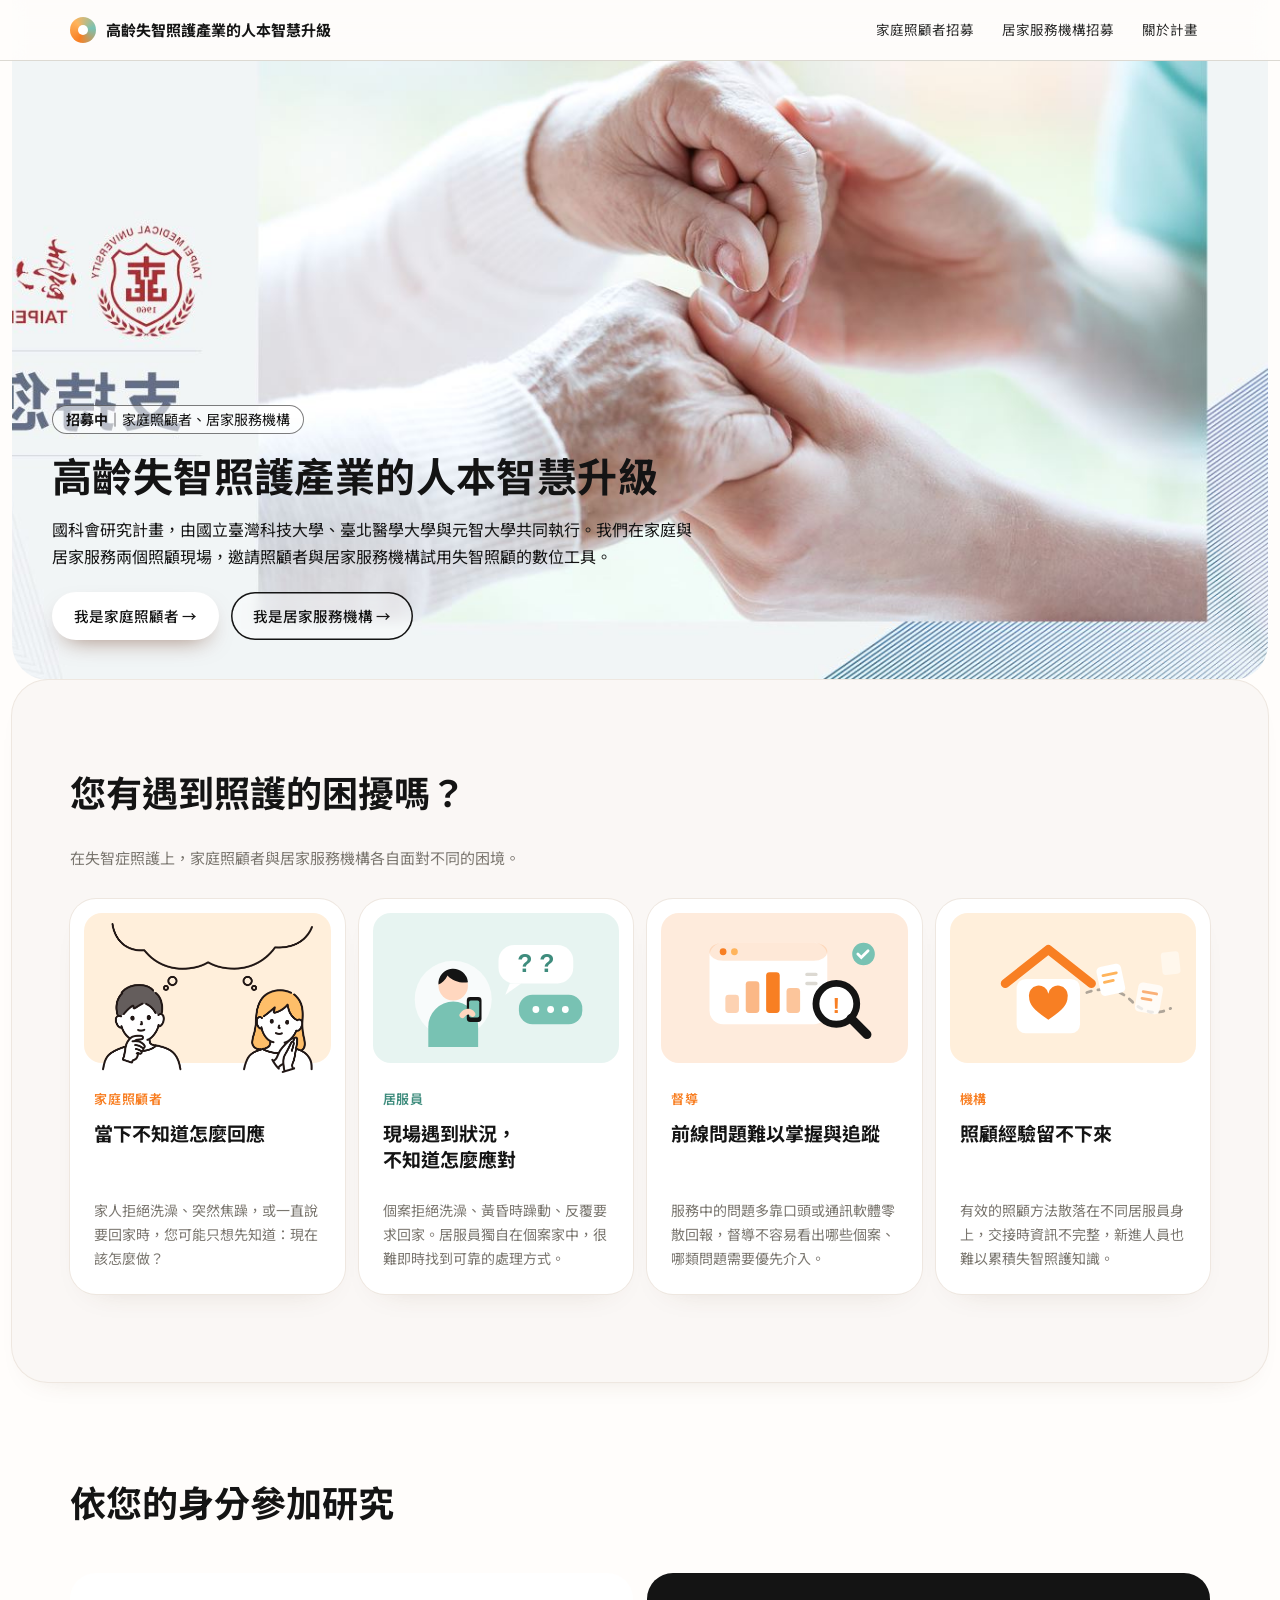
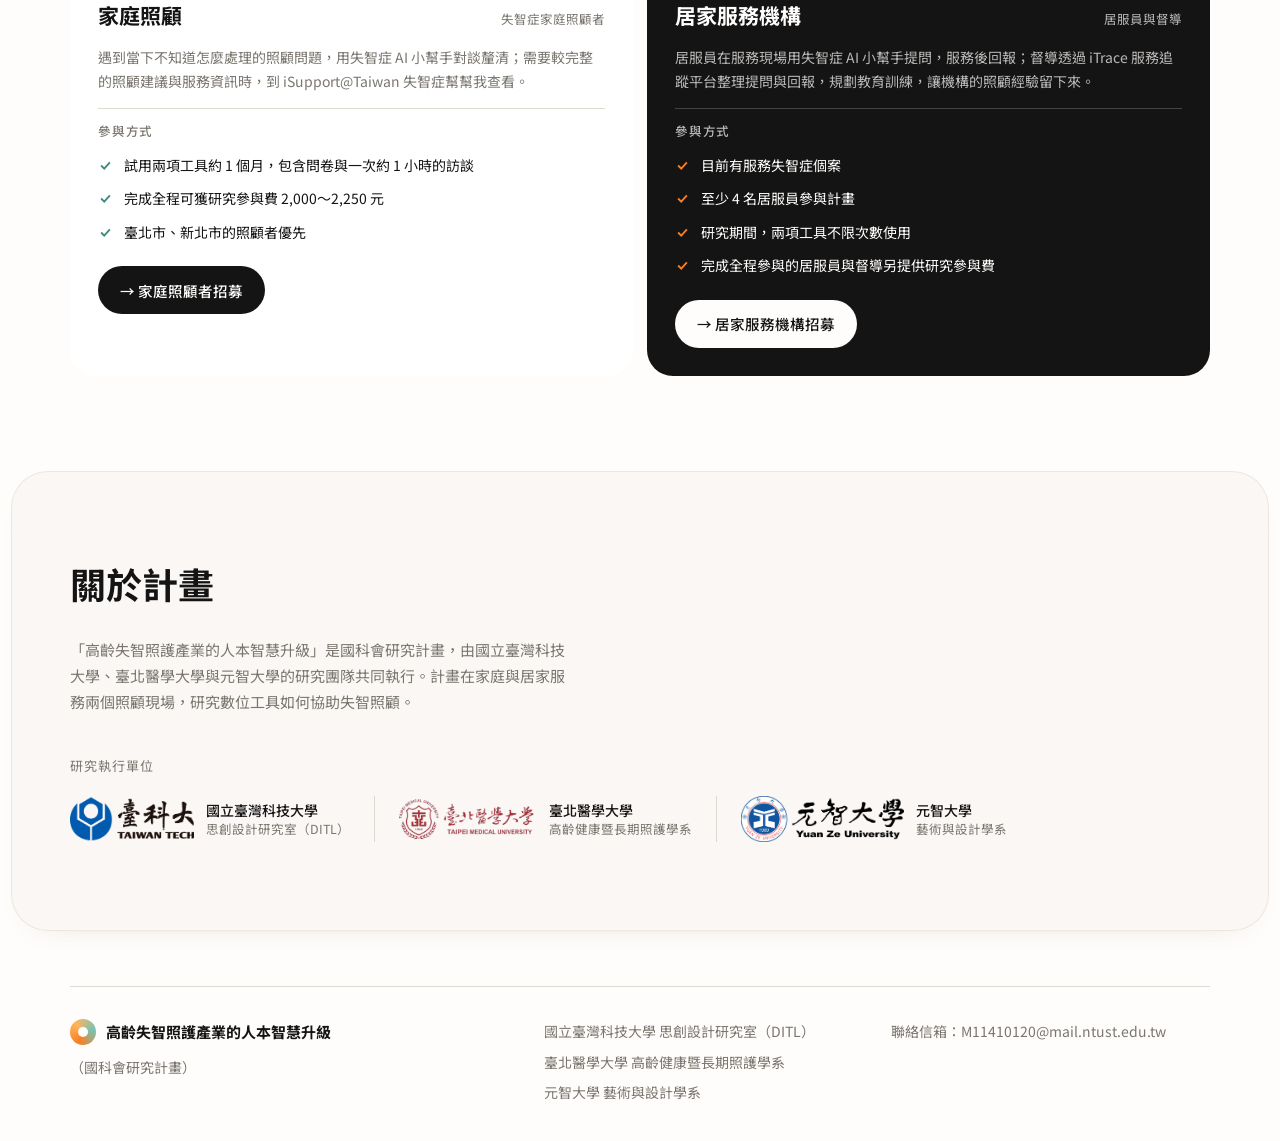
==== index.html @ 61b2d543 "Add recruitment site: project homepage and family caregiver page Static HTML prototype (v7-1) for th" ====
<!DOCTYPE html>
<html lang="zh-Hant">
<head>
<meta charset="utf-8">
<meta name="viewport" content="width=device-width, initial-scale=1">
<title>招募參與者</title>
<link rel="preconnect" href="https://fonts.googleapis.com">
<link rel="preconnect" href="https://fonts.gstatic.com" crossorigin>
<link rel="stylesheet" href="https://fonts.googleapis.com/css2?family=Archivo:wdth,wght@62..125,300..700&family=Noto+Sans+TC:wght@300;400;500;700&display=swap">
<link rel="stylesheet" href="style.css">
</head>
<body class="home">
<nav class="nav solid" aria-label="主選單">
  <div class="wrap nav-in">
    <a class="brand" href="index.html"><span class="mark" aria-hidden="true"></span><span>高齡失智照護產業的人本智慧升級</span></a>
    <div class="links">
      <a href="caregiver.html">家庭照顧者招募</a>
      <a href="https://itracerecruit.vercel.app/" target="_blank" rel="noopener">居家服務機構招募</a>
      <a href="#about">關於計畫</a>
    </div>
  </div>
</nav>

<header id="top" class="hero">
  <div class="hero-box">
    <div class="hero-bg"></div>
    <img class="hero-img" src="images/banner-image.jpg" alt="年輕人的雙手握著長者的雙手，背景是柔和的淺綠與白色">
    <div class="hero-foot">
      <div class="hero-copy">
        <p class="status"><strong>招募中</strong>｜家庭照顧者、居家服務機構</p>
        <h1>高齡失智照護產業的人本智慧升級</h1>
        <div class="lead">
          <p>國科會研究計畫，由國立臺灣科技大學、臺北醫學大學與元智大學共同執行。我們在家庭與居家服務兩個照顧現場，邀請照顧者與居家服務機構試用失智照顧的數位工具。</p>
        </div>
        <div class="hero-cta">
          <a class="pbtn pill-light noicon" href="caregiver.html">我是家庭照顧者 →</a>
          <a class="pbtn pill-ghost" href="https://itracerecruit.vercel.app/" target="_blank" rel="noopener">我是居家服務機構 →</a>
        </div>
      </div>
    </div>
  </div>
</header>

<section id="needs" class="band">
  <div class="wrap">
    <div class="intro">
      <h2>您有遇到照護的困擾嗎？</h2>
      <p class="sub">在失智症照護上，家庭照顧者與居家服務機構各自面對不同的困境。</p>
    </div>
    <div class="pain4">
      <a class="pcard pcf" href="caregiver.html">
        <div class="illu"><img src="images/needs-2.png" alt="兩個人各自托腮思考，上方有一個空白的思考雲"></div>
        <div class="pbody">
          <div><span class="who">家庭照顧者</span><h3>當下不知道怎麼回應</h3></div>
          <p>家人拒絕洗澡、突然焦躁，或一直說要回家時，您可能只想先知道：現在該怎麼做？</p>
        </div>
        <div class="reveal"><span class="rtag">失智症 AI 小幫手＋失智症幫幫我</span><strong>對談釐清，再查完整建議</strong><span>試用兩項工具約 1 個月，完成全程可獲研究參與費 2,000～2,250 元</span><span class="go">家庭照顧者招募 <svg viewBox="0 0 24 24" fill="none" stroke="currentColor" stroke-width="2.4" aria-hidden="true"><path d="M5 12h14M13 6l6 6-6 6"/></svg></span></div>
      </a>
      <a class="pcard pc1" href="https://itracerecruit.vercel.app/" target="_blank" rel="noopener">
        <div class="illu"><svg viewBox="0 0 200 104" aria-hidden="true">
          <circle cx="62" cy="62" r="34" style="fill:var(--surface);opacity:.7"/>
          <path d="M40 104v-18a22 22 0 0 1 44 0v18z" style="fill:var(--teal)"/>
          <circle cx="62" cy="50" r="13" fill="#FFD7BF"/>
          <path d="M49 49a13 13 0 0 1 26-2c-6 1-14-1-18-6-2 4-5 7-8 8z" style="fill:var(--ink)"/>
          <rect x="74" y="60" width="13" height="22" rx="3" style="fill:var(--ink)"/>
          <rect x="76" y="63" width="9" height="15" rx="1.5" style="fill:var(--teal)"/>
          <path d="M70 76c3-4 7-4 9-1" stroke="#FFD7BF" stroke-width="5" stroke-linecap="round" fill="none"/>
          <rect x="102" y="14" width="66" height="34" rx="14" style="fill:var(--surface)"/>
          <path d="M112 48l-4 10 14-10z" style="fill:var(--surface)"/>
          <text x="135" y="38" text-anchor="middle" font-size="22" font-weight="700" font-family="Montserrat,sans-serif" style="fill:var(--orange)">? ?</text>
          <rect x="120" y="58" width="56" height="26" rx="12" style="fill:var(--teal)"/>
          <circle cx="135" cy="71" r="3" fill="#fff"/><circle cx="148" cy="71" r="3" fill="#fff"/><circle cx="161" cy="71" r="3" fill="#fff"/>
        </svg></div>
        <div class="pbody">
          <div><span class="who">居服員</span><h3>現場遇到狀況，不知道怎麼應對</h3></div>
          <p>個案拒絕洗澡、黃昏時躁動、反覆要求回家。居服員獨自在個案家中，很難即時找到可靠的處理方式。</p>
        </div>
        <div class="reveal"><span class="rtag">失智症 AI 小幫手</span><strong>24 小時 AI 諮詢管道</strong><span>使用 Line 就能擁有專屬、不受時間地點限制的基礎指引</span><span class="go">前往了解 <svg viewBox="0 0 24 24" fill="none" stroke="currentColor" stroke-width="2.4" aria-hidden="true"><path d="M5 12h14M13 6l6 6-6 6"/></svg></span></div>
      </a>
      <a class="pcard pc2" href="https://itracerecruit.vercel.app/" target="_blank" rel="noopener">
        <div class="illu"><svg viewBox="0 0 200 104" aria-hidden="true">
          <rect x="34" y="12" width="104" height="72" rx="12" style="fill:var(--surface)"/>
          <rect x="34" y="12" width="104" height="16" rx="12" style="fill:var(--primary);opacity:.18"/>
          <circle cx="46" cy="20" r="3" style="fill:var(--primary)"/><circle cx="56" cy="20" r="3" style="fill:var(--yellow)"/>
          <rect x="48" y="58" width="12" height="16" rx="3" style="fill:var(--primary);opacity:.35"/>
          <rect x="66" y="46" width="12" height="28" rx="3" style="fill:var(--primary);opacity:.55"/>
          <rect x="84" y="38" width="12" height="36" rx="3" style="fill:var(--primary)"/>
          <rect x="102" y="52" width="12" height="22" rx="3" style="fill:var(--primary);opacity:.45"/>
          <path d="M120 40h8M120 48h8" stroke-width="3" stroke-linecap="round" style="stroke:var(--line)"/>
          <circle cx="146" cy="66" r="18" stroke-width="6" style="fill:var(--surface);stroke:var(--ink)"/>
          <path d="M159 79l14 14" stroke-width="8" stroke-linecap="round" style="stroke:var(--ink)"/>
          <text x="146" y="74" text-anchor="middle" font-size="20" font-weight="700" font-family="Montserrat,sans-serif" style="fill:var(--primary)">!</text>
          <circle cx="170" cy="22" r="10" style="fill:var(--teal)"/><path d="M165 22l3 3 6-6" stroke="#fff" stroke-width="2.5" fill="none" stroke-linecap="round"/>
        </svg></div>
        <div class="pbody">
          <div><span class="who">督導</span><h3>前線問題難以掌握與追蹤</h3></div>
          <p>服務中的問題多靠口頭或通訊軟體零散回報，督導不容易看出哪些個案、哪類問題需要優先介入。</p>
        </div>
        <div class="reveal"><span class="rtag">iTrace 服務追蹤平台</span><strong>服務培訓一手教</strong><span>AI 幫你發現每位服務員的問題，並根據提問和服務回報提出培訓建議</span><span class="go">前往了解 <svg viewBox="0 0 24 24" fill="none" stroke="currentColor" stroke-width="2.4" aria-hidden="true"><path d="M5 12h14M13 6l6 6-6 6"/></svg></span></div>
      </a>
      <a class="pcard pc4" href="https://itracerecruit.vercel.app/" target="_blank" rel="noopener">
        <div class="illu"><svg viewBox="0 0 200 104" aria-hidden="true">
          <path d="M40 48 78 18l38 30" stroke-width="8" stroke-linejoin="round" stroke-linecap="round" fill="none" style="stroke:var(--primary)"/>
          <rect x="50" y="44" width="56" height="48" rx="8" style="fill:var(--surface)"/>
          <path d="M78 80c-12-8-17-13-17-20a8 8 0 0 1 17-3 8 8 0 0 1 17 3c0 7-5 12-17 20z" style="fill:var(--primary)"/>
          <path d="M112 56c18-6 30-2 40 8s22 12 34 6" stroke-width="2.5" stroke-dasharray="4 6" stroke-linecap="round" fill="none" style="stroke:var(--muted);opacity:.6"/>
          <g transform="rotate(-12 132 44)"><rect x="122" y="32" width="22" height="26" rx="4" style="fill:var(--surface)"/><path d="M127 40h12M127 46h8" stroke-width="2.5" stroke-linecap="round" style="stroke:var(--yellow)"/></g>
          <g transform="rotate(10 166 60)"><rect x="156" y="48" width="22" height="26" rx="4" style="fill:var(--surface);opacity:.75"/><path d="M161 56h12M161 62h8" stroke-width="2.5" stroke-linecap="round" style="stroke:var(--primary);opacity:.6"/></g>
          <g transform="rotate(-6 186 30)" opacity=".45"><rect x="178" y="20" width="16" height="20" rx="3" style="fill:var(--surface)"/></g>
        </svg></div>
        <div class="pbody">
          <div><span class="who">機構</span><h3>照顧經驗留不下來</h3></div>
          <p>有效的照顧方法散落在不同居服員身上，交接時資訊不完整，新進人員也難以累積失智照護知識。</p>
        </div>
        <div class="reveal"><span class="rtag">iTrace 服務追蹤平台</span><strong>個案照顧站</strong><span>讓 AI 協助督導整理個案化的服務建議與交班內容，管理個案照顧方式好輕鬆</span><span class="go">前往了解 <svg viewBox="0 0 24 24" fill="none" stroke="currentColor" stroke-width="2.4" aria-hidden="true"><path d="M5 12h14M13 6l6 6-6 6"/></svg></span></div>
      </a>
    </div>
  </div>
</section>

<section id="join">
  <div class="wrap">
    <div class="intro">
      <h2>依您的身分參加研究</h2>
    </div>
    <div class="roles">
      <article class="role">
        <div class="role-head"><h3>家庭照顧</h3><small><span class="sep">｜</span>失智症家庭照顧者</small></div>
        <p>遇到當下不知道怎麼處理的照顧問題，用失智症 AI 小幫手對談釐清；需要較完整的照顧建議與服務資訊時，到 iSupport@Taiwan 失智症幫幫我查看。</p>
        <h4>參與方式</h4>
        <ul>
          <li><svg viewBox="0 0 24 24" fill="none" stroke="currentColor" stroke-width="3" aria-hidden="true"><path d="m5 12 5 5 9-10"/></svg><span>試用兩項工具約 1 個月，包含問卷與一次約 1 小時的訪談</span></li>
          <li><svg viewBox="0 0 24 24" fill="none" stroke="currentColor" stroke-width="3" aria-hidden="true"><path d="m5 12 5 5 9-10"/></svg><span>完成全程可獲研究參與費 2,000～2,250 元</span></li>
          <li><svg viewBox="0 0 24 24" fill="none" stroke="currentColor" stroke-width="3" aria-hidden="true"><path d="m5 12 5 5 9-10"/></svg><span>臺北市、新北市的照顧者優先</span></li>
        </ul>
        <a class="pbtn pill-dark noicon" href="caregiver.html">→ 家庭照顧者招募</a>
      </article>
      <article class="role r-sup">
        <div class="role-head"><h3>居家服務機構</h3><small><span class="sep">｜</span>居服員與督導</small></div>
        <p>居服員在服務現場用失智症 AI 小幫手提問，服務後回報；督導透過 iTrace 服務追蹤平台整理提問與回報，規劃教育訓練，讓機構的照顧經驗留下來。</p>
        <h4>參與方式</h4>
        <ul>
          <li><svg viewBox="0 0 24 24" fill="none" stroke="currentColor" stroke-width="3" aria-hidden="true"><path d="m5 12 5 5 9-10"/></svg><span>目前有服務失智症個案</span></li>
          <li><svg viewBox="0 0 24 24" fill="none" stroke="currentColor" stroke-width="3" aria-hidden="true"><path d="m5 12 5 5 9-10"/></svg><span>至少 4 名居服員參與計畫</span></li>
          <li><svg viewBox="0 0 24 24" fill="none" stroke="currentColor" stroke-width="3" aria-hidden="true"><path d="m5 12 5 5 9-10"/></svg><span>研究期間，兩項工具不限次數使用</span></li>
          <li><svg viewBox="0 0 24 24" fill="none" stroke="currentColor" stroke-width="3" aria-hidden="true"><path d="m5 12 5 5 9-10"/></svg><span>完成全程參與的居服員與督導另提供研究參與費</span></li>
        </ul>
        <a class="pbtn pill-dark noicon" href="https://itracerecruit.vercel.app/" target="_blank" rel="noopener">→ 居家服務機構招募</a>
      </article>
    </div>
  </div>
</section>

<section id="about" class="band">
  <div class="wrap">
    <div class="intro">
      <h2>關於計畫</h2>
      <p class="sub">「高齡失智照護產業的人本智慧升級」是國科會研究計畫，由國立臺灣科技大學、臺北醫學大學與元智大學的研究團隊共同執行。計畫在家庭與居家服務兩個照顧現場，研究數位工具如何協助失智照顧。</p>
    </div>
    <div class="team">
      <span class="strip-lbl">研究執行單位</span>
      <div class="partners">
        <div class="partner">
          <img class="logo-img" src="images/NTUST_Logo.png" alt="國立臺灣科技大學標誌：藍色圖形與「臺科大 TAIWAN TECH」字樣">
          <span class="names"><b>國立臺灣科技大學</b><span>思創設計研究室（DITL）</span></span>
        </div>
        <div class="partner">
          <img class="logo-img" src="images/TMU_Logo.png" alt="臺北醫學大學標誌：紅色校徽與「臺北醫學大學 TAIPEI MEDICAL UNIVERSITY」字樣">
          <span class="names"><b>臺北醫學大學</b><span>高齡健康暨長期照護學系</span></span>
        </div>
        <div class="partner">
          <img class="logo-img" src="images/YZU_Logo.png" alt="元智大學標誌：藍色校徽與「元智大學 Yuan Ze University」字樣">
          <span class="names"><b>元智大學</b><span>藝術與設計學系</span></span>
        </div>
      </div>
    </div>
  </div>
</section>

<footer>
  <div class="wrap">
    <div class="foot">
      <div>
        <a class="brand" href="index.html"><span class="mark" aria-hidden="true"></span><span>高齡失智照護產業的人本智慧升級</span></a><span>（國科會研究計畫）</span>
      </div>
      <ul>
        <li>國立臺灣科技大學 思創設計研究室（DITL）</li>
        <li>臺北醫學大學 高齡健康暨長期照護學系</li>
        <li>元智大學 藝術與設計學系</li>
      </ul>
      <p>聯絡信箱：<a href="mailto:M11410120@mail.ntust.edu.tw">M11410120@mail.ntust.edu.tw</a></p>
    </div>
  </div>
</footer>
</body>
</html>
---- style.css ----
/* Layout: 留白多的極簡編排——全幅插畫主視覺＋超大字標，區塊用「小標籤（左）＋大段陳述（右）」開場，內容收在淺灰圓角面板，步驟用可橫向滑動的卡片與進度線 */
:root{
  --page:#FFFDFB; --panel:#FAF7F5; --surface:#FFFFFF; --ink:#141414; --muted:#7A766F; --line:#DCD9D2;
  --primary:#F87F23; --primary-soft:#FEEBDC; --green:#78C2B3; --green-ink:#3E8C7D; --green-soft:#E7F4F1; --yellow:#FFB45C;
  --danger:#D9472F; --chat-me:#D3ECE6; --edge:#EEE7E0; --amber:#FFEFD6; --lift:0 14px 32px -26px rgba(90,60,30,.28);
  --teal:var(--green); --teal-soft:var(--green-soft); --orange:var(--green-ink); --orange-soft:var(--green-soft); --lav-soft:color-mix(in srgb,var(--yellow) 18%,var(--surface)); --bg:var(--panel);
  --f-wide:"Archivo","Noto Sans TC",system-ui,sans-serif;
  --f-body:"Noto Sans TC","PingFang TC","Microsoft JhengHei",system-ui,sans-serif;
  --r-xl:36px; --r-lg:26px; --r:18px;
  color-scheme:light;
}

*{box-sizing:border-box}
html{overflow-x:clip}
body{background:var(--page);color:var(--ink);font-family:var(--f-body);font-size:16px;line-height:1.75;margin:0;overflow-x:clip}
.wrap{max-width:1180px;margin:0 auto;padding-inline:20px;position:relative}
h1,h2,h3,h4{margin:0;line-height:1.3;text-wrap:balance}
p{margin:0}
a{color:inherit}
.num{font-family:var(--f-wide);font-variant-numeric:tabular-nums}
section{padding-block:96px;position:relative}
:focus-visible{outline:3px solid var(--primary);outline-offset:3px}

/* pills */
.pbtn{display:inline-flex;align-items:center;gap:14px;padding:6px 6px 6px 22px;border-radius:999px;font-size:14.5px;font-weight:500;text-decoration:none;white-space:nowrap;transition:transform .2s ease}
.pbtn i{width:36px;height:36px;border-radius:50%;display:grid;place-items:center;flex:none;transition:transform .25s ease}
.pbtn i svg{width:16px;height:16px}
.pbtn:hover i{transform:translateX(3px) rotate(-30deg)}
.pill-dark{background:var(--ink);color:var(--page)} .pill-dark i{background:var(--page);color:var(--ink)}
.pill-light{background:rgba(255,255,255,.92);color:#141414} .pill-light i{background:#141414;color:#fff}
.pill-orange{background:var(--primary);color:#fff} .pill-orange i{background:#fff;color:#C25E10}
.pill-ghost{background:transparent;color:inherit;box-shadow:inset 0 0 0 1.5px currentColor;padding:6px 22px;min-height:48px}

/* labels + statements */
.label{display:flex;align-items:center;gap:10px;font-size:17px;font-weight:700;letter-spacing:.06em;color:var(--ink)}
.label svg{width:14px;height:14px;color:var(--primary);flex:none}
.intro{display:grid;grid-template-columns:1fr;justify-items:start;gap:16px;margin-bottom:48px;max-width:860px}
.statement{font-size:clamp(21px,2.2vw,26px);font-weight:500;line-height:1.5;letter-spacing:.01em;color:var(--primary)}
.statement .dim{color:var(--ink);display:block}
.statement .ink{color:var(--ink)}
.intro .sub{color:var(--muted);font-size:15px;max-width:58ch;margin-top:14px}
.intro .act{margin-top:26px}

/* nav */
.nav{position:fixed;inset:0 0 auto;z-index:30;padding-top:calc(env(safe-area-inset-top,0px) + 14px);transition:background .3s,padding .3s}
.nav-in{display:flex;align-items:center;justify-content:space-between;gap:16px;color:#fff;transition:color .3s}
.nav.solid{background:color-mix(in srgb,var(--page) 90%,transparent);backdrop-filter:blur(12px);padding-bottom:12px;padding-top:calc(env(safe-area-inset-top,0px) + 12px);border-bottom:1px solid var(--line)}
.nav.solid .nav-in{color:var(--ink)}
.brand{display:flex;align-items:center;gap:10px;text-decoration:none;font-weight:700;font-size:15px}
.mark{width:26px;height:26px;border-radius:50%;background:conic-gradient(from 200deg,var(--primary),var(--yellow),var(--green),var(--primary));display:grid;place-items:center}
.mark::after{content:"";width:10px;height:10px;border-radius:50%;background:#fff}
.links{display:flex;align-items:center;gap:4px;font-size:13.5px}
.links a:not(.pbtn){text-decoration:none;padding:6px 12px;border-radius:999px;opacity:.9;transition:background .25s,color .25s}
.links a:not(.pbtn):hover{opacity:1;background:rgba(255,255,255,.18)}
.nav.solid .links a:not(.pbtn):hover{background:var(--panel)}
.links a.active:not(.pbtn){background:var(--ink);color:var(--page);opacity:1}
.nav .pbtn{margin-left:10px;padding-left:18px;font-size:13.5px}
.nav .pbtn i{width:32px;height:32px}
.nav:not(.solid) .pbtn.pill-dark{background:#141414;color:#fff} .nav:not(.solid) .pbtn.pill-dark i{background:#fff;color:#141414}
@media (max-width:900px){.links a:not(.pbtn){display:none}}
@media (max-width:420px){.brand span:last-child{font-size:13.5px}.nav .pbtn{padding-left:14px;font-size:12.5px}}

/* hero */
.hero{padding:0 12px;padding-top:calc(env(safe-area-inset-top,0px) + 0px)}
.hero-box{position:relative;overflow:hidden;border-radius:0 0 var(--r-xl) var(--r-xl);min-height:680px;display:grid;grid-template-rows:1fr auto;color:#fff;isolation:isolate}
.hero-bg{position:absolute;inset:0;z-index:-3;background:linear-gradient(105deg,rgba(248,127,35,.94) 0%,rgba(249,146,58,.84) 38%,rgba(252,190,110,.62) 70%,rgba(255,228,160,.5) 100%),var(--hero-img) center 60%/cover no-repeat,#F87F23}
.hero-scene{position:absolute;inset:0;width:100%;height:100%;z-index:-3}
.hero-scene.fg{z-index:-1}
.wordmark{font-family:var(--f-wide);font-variation-settings:"wdth" 125;font-weight:500;font-size:clamp(76px,18.5vw,270px);line-height:.9;letter-spacing:-.02em;text-align:center;margin-top:96px;color:#fff;opacity:.95;user-select:none;position:absolute;inset:0 0 auto;z-index:-2}
.hero-foot{display:flex;flex-wrap:wrap;justify-content:space-between;align-items:flex-end;gap:28px;padding:0 40px 40px}
.hero-copy{display:grid;gap:16px;max-width:620px}
.hero-copy .lead{display:grid;gap:6px;font-size:16px;line-height:1.7;max-width:40em;text-shadow:0 1px 10px rgba(180,70,0,.35)}
.hero h1{font-size:clamp(30px,4vw,50px);font-weight:700;line-height:1.25;letter-spacing:.01em;text-shadow:0 2px 16px rgba(180,70,0,.3)}
.hero-cta{display:flex;flex-wrap:wrap;gap:12px;margin-top:6px}
.hero-cta .pill-ghost{color:#fff;background:rgba(255,255,255,.14);box-shadow:inset 0 0 0 1.5px rgba(255,255,255,.9);backdrop-filter:blur(6px)}
.hero-cta .pill-light{background:#fff;box-shadow:0 10px 24px -12px rgba(90,30,0,.6)}
.facts{display:flex;gap:12px;flex-wrap:wrap}
.fact{width:176px;background:rgba(255,255,255,.88);color:#141414;border-radius:20px;padding:14px 16px;display:grid;gap:4px;backdrop-filter:blur(10px)}
.fact b{font-family:var(--f-wide);font-variation-settings:"wdth" 112;font-size:24px;font-weight:500;line-height:1.1}
.fact b small{font-family:var(--f-body);font-size:13px;font-weight:500;margin-left:2px}
.fact span{font-size:12.5px;color:#5E5A54;line-height:1.5}
@media (max-width:700px){.hero{padding:0}.hero-box{border-radius:0 0 28px 28px;min-height:0}.hero-foot{padding:240px 20px 28px}.wordmark{margin-top:92px}.facts{width:100%}.fact{flex:1;width:auto;min-width:140px}}

/* partners */
.strip{padding-block:44px 0}
.strip-in{display:flex;flex-wrap:wrap;align-items:center;justify-content:space-between;gap:18px 28px}
.strip-lbl{font-size:13px;letter-spacing:.08em;color:var(--muted)}
.partners{display:flex;flex-wrap:wrap;align-items:center;gap:14px 0}
.partner{display:flex;align-items:center;gap:12px;padding-inline:24px}
.partner + .partner{border-left:1px solid var(--line)}
.partner .names{display:grid;line-height:1.45}
.partner .names b{font-size:14px;font-weight:500}
.partner .names span{font-size:12.5px;color:var(--muted)}
.logo-img{flex:none;height:46px;width:auto;display:block}
.logo-slot{flex:none;width:42px;height:42px;border-radius:50%;border:1.5px dashed var(--line);display:grid;place-items:center;font-size:10.5px;font-weight:700;color:var(--muted)}
.partner .sep{width:1px;height:26px;background:var(--line)}
@media (max-width:640px){.partner{padding-inline:0;width:100%}.partner + .partner{border-left:0}}

/* problem cards */
.pcard{position:relative;display:grid;grid-template-columns:200px 1fr;gap:20px;background:var(--panel);border-radius:var(--r-lg);padding:14px;text-decoration:none;color:inherit;min-height:250px;overflow:hidden}
.illu{border-radius:var(--r);display:grid;place-items:center;padding:10px}
.illu svg{width:100%;height:auto}
.pc1 .illu{background:var(--green-soft)} .pc2 .illu{background:var(--primary-soft)} .pc3 .illu{background:color-mix(in srgb,var(--yellow) 22%,var(--surface))}
.pbody{display:grid;align-content:space-between;gap:16px;padding:12px 10px 8px 0;min-width:0}
.who{font-family:var(--f-wide);font-variation-settings:"wdth" 112;font-size:13px;font-weight:600;letter-spacing:.06em}
.pc1 .who{color:var(--green-ink)} .pc2 .who,.pc3 .who{color:var(--primary)}
.pbody h3{font-size:21px;font-weight:700;margin-top:8px}
.pbody p{color:var(--muted);font-size:14px;line-height:1.7}
.reveal{position:absolute;inset:0;padding:22px 30px;display:grid;align-content:center;gap:8px;color:#141414;opacity:0;transform:translateY(14px);transition:opacity .3s,transform .3s;pointer-events:none;border-radius:inherit}
.pc1 .reveal{background:linear-gradient(45deg,#78C2B3 0%,#A9D9CF 45%,#FFFFFF 100%)}
.pc2 .reveal,.pc3 .reveal{background:linear-gradient(45deg,#F87F23 0%,#FBB27A 45%,#FFF8F2 100%)}
.reveal .rtag{justify-self:start;font-size:13px;font-weight:700;background:rgba(255,255,255,.85);color:#141414;border-radius:999px;padding:4px 14px;margin-bottom:4px}
.reveal strong{font-size:26px;line-height:1.3}
.reveal span{font-size:15px;max-width:none}
.reveal .go{display:inline-flex;align-items:center;gap:6px;font-weight:700;font-size:14px;margin-top:6px}
.reveal .go svg{width:16px;height:16px}
@media (hover:hover) and (pointer:fine){.pcard:hover .reveal,.pcard:focus-visible .reveal{opacity:1;transform:none}}
@media (hover:none),(pointer:coarse){.reveal{display:none}}
@media (max-width:560px){.pcard{grid-template-columns:1fr}.illu{height:150px}.illu svg{height:100%;width:auto}}

.pain3{display:grid;grid-template-columns:repeat(3,minmax(0,1fr));gap:14px}
.pain3 .pcard{grid-template-columns:1fr;grid-template-rows:auto 1fr;gap:16px;min-height:0}
.pain3 .illu{height:170px}
.pain3 .illu svg{height:100%;width:auto;max-width:100%}
.pain3 .pbody{padding:4px 10px 10px}
@media (max-width:900px){.pain3{grid-template-columns:1fr}.pain3 .pcard{grid-template-columns:200px 1fr;grid-template-rows:auto}.pain3 .illu{height:auto}}
@media (max-width:560px){.pain3 .pcard{grid-template-columns:1fr}.pain3 .illu{height:150px}}

/* products */
.product{display:grid;grid-template-columns:1.15fr 1fr;gap:32px;align-items:start}
.product + .product{margin-top:56px}
.product.flip .media{order:-1}
.product.flip{grid-template-columns:1fr 1.15fr}
.p-copy{display:grid;align-content:start;gap:32px;min-width:0}
.p-copy .statement{font-size:21px;color:var(--muted)}
.p-copy .statement .dim{color:var(--muted)}
.p-name{font-size:13px;font-weight:700;letter-spacing:.06em;display:inline-flex;align-items:center;gap:8px;margin-bottom:14px}
.p-name i{width:8px;height:8px;border-radius:50%;background:var(--green)}
.flip .p-name i{background:var(--primary)}
.feats{display:grid;grid-template-columns:repeat(3,1fr);gap:12px}
.feat{background:var(--panel);border-radius:var(--r);padding:16px;display:grid;gap:8px;align-content:start}
.feat .ic{width:40px;height:40px;border-radius:50%;background:var(--green);display:grid;place-items:center;color:#fff}
.flip .feat .ic{background:var(--primary)}
.feat .ic svg{width:18px;height:18px}
.feat b{font-size:14.5px;margin-top:10px}
.feat span{font-size:13px;color:var(--muted);line-height:1.65}
.media{position:relative;border-radius:var(--r-lg);overflow:hidden;min-height:0;display:grid;place-items:center;padding:32px 24px 84px;min-width:0}
.media.m-green{background:radial-gradient(120% 90% at 20% 0%,#D3ECE6 0%,#8FCDBF 55%,#4E9C8C 100%)}
.media.m-orange{background:radial-gradient(120% 90% at 80% 0%,#FFD4B5 0%,#FBA25C 55%,#F87F23 100%)}
.quote{position:absolute;left:24px;right:24px;bottom:20px;color:#fff;display:grid;gap:10px;font-size:14px}
.quote .ln{display:flex;align-items:center;gap:10px;font-size:12px;opacity:.85}
.quote .ln i{flex:1;height:2px;background:rgba(255,255,255,.35);border-radius:2px;position:relative}
.quote .ln i::after{content:"";position:absolute;inset:0 70% 0 0;background:#fff;border-radius:2px}
@media (max-width:980px){.product,.product.flip{grid-template-columns:1fr}.product.flip .media{order:0}}
@media (max-width:620px){.feats{grid-template-columns:1fr}.media{min-height:0}}

/* how (vertical flow) */
.how-grid{display:grid;grid-template-columns:.9fr 1.3fr;gap:40px 56px;align-items:start}
.how-side{display:grid;gap:18px;position:sticky;top:110px}
.how-big{font-family:var(--f-wide);font-variation-settings:"wdth" 120;font-weight:600;font-size:42px;line-height:.85;color:var(--primary)}
.how-side h2{font-size:clamp(22px,2.2vw,26px);font-weight:700;line-height:1.25}
.how-side h2 .how-big{display:block;margin-bottom:6px}
.how-side h2 em{font-style:normal;color:var(--primary)}
.how-side .rule{width:56px;height:3px;background:var(--ink);border-radius:2px}
.how-side p:not(.label){color:var(--muted);max-width:30ch}
.vflow{list-style:none;margin:0;padding:0;display:grid;gap:16px;position:relative}
.vflow::before{content:"";position:absolute;left:39px;top:40px;bottom:40px;width:2px;background:color-mix(in srgb,var(--primary) 35%,var(--line))}
.vflow li{display:grid;grid-template-columns:80px 1fr;gap:20px;align-items:center;position:relative}
.vf-ic{width:80px;height:80px;border-radius:50%;background:var(--surface);display:grid;place-items:center;box-shadow:0 10px 26px -16px rgba(0,0,0,.25);position:relative;z-index:1}
.vf-ic svg{width:30px;height:30px}
.vf-card{background:var(--surface);border-radius:var(--r-lg);padding:20px 26px 20px 24px;display:grid;gap:4px;position:relative;overflow:hidden;box-shadow:0 10px 26px -20px rgba(0,0,0,.25)}
.vf-card::after{content:"";position:absolute;right:0;top:22%;bottom:22%;width:5px;border-radius:3px 0 0 3px}
.vf-card .n{font-family:var(--f-wide);font-variation-settings:"wdth" 112;font-weight:600;font-size:15px}
.vf-card b{font-size:18px}
.vf-card small{color:var(--muted);font-size:14px;line-height:1.65}
.vf-card .role{font-size:11.5px;font-weight:700;border-radius:999px;padding:1px 10px;width:fit-content}
.vf-w .vf-ic{color:var(--green-ink)} .vf-w .n{color:var(--green-ink)} .vf-w .vf-card::after{background:var(--green)} .vf-w .role{background:var(--green-soft);color:var(--green-ink)}
.vf-s .vf-ic{color:var(--primary)} .vf-s .n{color:var(--primary)} .vf-s .vf-card::after{background:var(--primary)} .vf-s .role{background:var(--primary-soft);color:var(--primary)}
.vf-head{display:flex;align-items:center;gap:10px}
.how-quote{grid-column:1/-1;display:flex;align-items:center;gap:22px;background:var(--surface);border-radius:var(--r-lg);padding:20px 26px;margin-top:8px}
.how-quote .q{width:52px;height:52px;border-radius:50%;background:var(--primary);color:#fff;display:grid;place-items:center;flex:none;font-family:Georgia,serif;font-size:34px;line-height:1;padding-top:12px}
.how-quote p{font-size:clamp(16px,1.8vw,20px);font-weight:500;border-left:1px solid var(--line);padding-left:22px}
.how-quote p em{font-style:normal;color:var(--primary)}
@media (max-width:900px){.how-grid{grid-template-columns:1fr}.how-side{position:static}}
@media (max-width:520px){.vflow li{grid-template-columns:56px 1fr;gap:12px}.vf-ic{width:56px;height:56px}.vf-ic svg{width:22px;height:22px}.vflow::before{left:27px}.vf-card{padding:16px 20px 16px 18px}.how-quote{flex-direction:column;align-items:flex-start}.how-quote p{border-left:0;padding-left:0}}

/* grey band panels */
.band{background:var(--panel);border-radius:var(--r-xl);margin-inline:12px;padding-block:88px}
@media (max-width:700px){.band{margin-inline:0;border-radius:28px}}

/* goals */
.goals{display:grid;grid-template-columns:repeat(3,1fr);gap:12px}
.goal{background:var(--panel);border-radius:var(--r-lg);padding:24px;display:grid;gap:10px;min-height:200px;align-content:space-between}
.goal .k{font-family:var(--f-wide);font-variation-settings:"wdth" 120;font-size:34px;font-weight:500;line-height:1}
.goal b{font-size:17px}
.goal span{color:var(--muted);font-size:14px}
@media (max-width:760px){.goals{grid-template-columns:1fr}}

/* conditions */
.org{background:var(--panel);border-radius:var(--r-xl);padding:22px;display:grid;gap:18px}
.org-head{display:flex;flex-wrap:wrap;align-items:center;gap:12px 20px;padding:4px 6px}
.org-head b{font-family:var(--f-wide);font-variation-settings:"wdth" 112;font-weight:600;font-size:14px;letter-spacing:.06em}
.org-act{margin-left:auto}
.org-cond{display:flex;flex-wrap:wrap;gap:8px;list-style:none;margin:0;padding:0}
.org-cond li{display:inline-flex;align-items:center;gap:6px;font-size:14px;background:var(--surface);border-radius:999px;padding:4px 14px}
.org-cond svg{width:13px;height:13px;color:var(--primary)}
.roles{display:grid;grid-template-columns:1fr 1fr;gap:14px;align-items:stretch}
.role{background:var(--surface);border-radius:var(--r-lg);padding:28px;display:grid;gap:14px;align-content:start;min-width:0}
.role-head{display:flex;justify-content:space-between;align-items:baseline;gap:10px}
.role-head h3{font-size:24px}
.role-head small{font-size:12.5px;color:var(--muted)}
.role p{font-size:14.5px;color:var(--muted)}
.role h4{font-size:12.5px;color:var(--muted);font-weight:500;letter-spacing:.06em;border-top:1px solid var(--line);padding-top:14px}
.role ul{list-style:none;padding:0;margin:0;display:grid;gap:9px;font-size:14.5px}
.role li{display:grid;grid-template-columns:18px 1fr;gap:8px}
.role li svg{width:15px;height:15px;margin-top:5px;color:var(--green-ink)}
.r-sup{background:var(--ink);color:var(--page)}
.r-sup p,.r-sup .role-head small,.r-sup h4{color:color-mix(in srgb,var(--page) 70%,transparent)}
.r-sup h4{border-color:color-mix(in srgb,var(--page) 20%,transparent)}
.r-sup li svg{color:var(--primary)}
.r-sup .pbtn{justify-self:start;margin-top:8px}
.r-sup .pill-dark{background:var(--page);color:var(--ink)} .r-sup .pill-dark i{background:var(--primary);color:#fff}
.link{display:grid;align-content:center;justify-items:center;gap:8px;padding-inline:12px;font-size:12px;color:var(--muted)}
.link span{display:inline-flex;align-items:center;gap:4px;background:var(--surface);border-radius:999px;padding:3px 10px;white-space:nowrap}
.link svg{width:13px;height:13px}
@media (max-width:820px){.roles{grid-template-columns:1fr}.link{grid-auto-flow:column;padding-block:10px}.link svg{transform:rotate(90deg)}.org{padding:14px}}

/* flow steps (how it works step by step) */
.step{display:grid;grid-template-columns:minmax(0,1fr) minmax(0,1.15fr);gap:20px;background:var(--surface);border-radius:var(--r-lg);padding:14px;min-height:300px}
.step-vis{border-radius:var(--r);display:grid;place-items:center;position:relative;overflow:hidden}
.step-vis svg{width:62%;max-width:180px;height:auto}
.sv1{background:linear-gradient(160deg,#FFE6CF,#FBB06E)} .sv2{background:linear-gradient(160deg,#FFF0D6,#FFC97A)} .sv3{background:linear-gradient(160deg,#E7F4F1,#A8DBD0)} .sv4{background:linear-gradient(160deg,#D3ECE6,#78C2B3)} .sv5{background:linear-gradient(160deg,#FFE0C4,#F87F23)}
.step-body{display:grid;align-content:space-between;gap:18px;padding:14px 12px 10px 4px}
.step-body .n{font-family:var(--f-wide);font-variation-settings:"wdth" 120;font-size:44px;font-weight:500;line-height:1}
.step-body .when{font-size:12.5px;font-weight:700;color:var(--primary);letter-spacing:.04em;margin-top:12px;display:block}
.step-body h3{font-size:19px;margin-top:4px}
.step-body p{color:var(--muted);font-size:14px;line-height:1.7}
.tasks{display:flex;flex-wrap:wrap;gap:6px;margin-top:10px}
.tasks span{font-size:12px;background:var(--green-soft);color:var(--green-ink);border-radius:999px;padding:2px 10px}
.steps5{display:grid;grid-template-columns:repeat(5,minmax(0,1fr));gap:12px}
.steps5 .step{grid-template-rows:auto !important;box-shadow:0 0 0 1px var(--edge),0 18px 36px -26px rgba(90,60,30,.35);grid-template-columns:1fr;grid-template-rows:auto 1fr;gap:14px;min-height:0;padding:12px}
.steps5 .step-vis{height:150px}
.steps5 .step-vis svg{width:auto;height:72%}
.steps5 .step-body{padding:4px 8px 10px;gap:12px}
.steps5 .step-body .n{font-size:34px}
.steps5 .step-body h3{font-size:17px}
.steps5 .step-body p{font-size:13.5px}
@media (max-width:1060px){.steps5{grid-template-columns:repeat(3,minmax(0,1fr))}}
@media (max-width:720px){.steps5{grid-template-columns:repeat(2,minmax(0,1fr))}}
@media (max-width:480px){.steps5{grid-template-columns:1fr}.steps5 .step-vis{height:130px}}
.flow-note{margin-top:22px;font-size:14px;color:var(--muted);max-width:70ch}
@media (max-width:560px){.step{grid-template-columns:1fr}.step-vis{height:170px}}

/* rewards + privacy */
.rp{display:grid;grid-template-columns:1fr 1.6fr;gap:12px}
.reward{background:var(--primary);color:#fff;position:relative;isolation:isolate;border-radius:var(--r-lg);padding:28px;display:grid;gap:14px;align-content:start}
.reward h3{font-size:22px}
.rw{background:rgba(255,255,255,.16);border-radius:var(--r);padding:14px 16px 14px 12px;display:grid;grid-template-columns:72px 1fr;gap:14px;align-items:center}
.rw > div{display:grid;gap:4px}
.rw-ill{width:72px;height:72px;border-radius:16px;background:rgba(255,255,255,.22);display:grid;place-items:center}
.rw-ill svg{width:60px;height:60px}
.rw b{font-size:15.5px}
.rw > div span{font-size:13.5px;opacity:.92}
.reward .vol{font-size:13.5px;opacity:.9;margin-top:4px}
.privacy{background:var(--panel);border-radius:var(--r-lg);padding:28px;display:grid;grid-template-columns:1fr 1fr;gap:12px}
.privacy h3{grid-column:1/-1;font-size:22px}
.privacy{align-content:start}
.pv-list{grid-column:1/-1;margin:6px 0 0;padding:0 0 0 1.2em;display:grid;gap:16px;align-content:start}
.pv-list li{padding-left:4px}
.pv-list li::marker{color:var(--green-ink)}
.pv-list b{font-size:15.5px;margin-right:10px}
.pv-list span{color:var(--muted);font-size:14.5px}
.pv{background:var(--surface);border-radius:var(--r);padding:16px;display:grid;gap:6px;align-content:start}
.pv .ic{width:34px;height:34px;border-radius:50%;background:var(--green-soft);color:var(--green-ink);display:grid;place-items:center}
.pv .ic svg{width:16px;height:16px}
.pv b{font-size:15px;margin-top:6px}
.pv span{color:var(--muted);font-size:13.5px;line-height:1.65}
@media (max-width:900px){.rp{grid-template-columns:1fr}}
@media (max-width:600px){.privacy{grid-template-columns:1fr}}

/* cta */
.cta{padding:56px 12px 28px}
.cta-grid{display:grid;gap:22px}
.cta-in{position:relative;overflow:hidden;border-radius:var(--r-xl);background:var(--ink);color:var(--page);padding-block:64px}
.cta-in .big{font-family:var(--f-wide);font-variation-settings:"wdth" 125;font-weight:500;font-size:42px;line-height:.95;letter-spacing:-.02em;color:var(--primary)}
.cta-in .row{display:flex;flex-wrap:wrap;justify-content:space-between;align-items:end;gap:20px}
.cta-in h2{font-size:clamp(22px,2.6vw,30px);font-weight:500}
.cta-in p{color:color-mix(in srgb,var(--page) 70%,transparent);margin-top:6px}
@media (max-width:700px){.cta{padding-inline:0}.cta-in{border-radius:28px;padding-block:40px}}

/* form */
.form-wrap{display:grid;grid-template-columns:.85fr 1.15fr;gap:48px;align-items:start}
.form-side{display:grid;gap:18px;position:sticky;top:100px}
.form-side h2{font-size:clamp(28px,3.4vw,40px);font-weight:700}
.form-side .sub{color:var(--muted)}
.contact{border-top:1px solid var(--line);padding-top:16px;font-size:14px;color:var(--muted);display:grid;gap:2px}
.contact b{color:var(--ink);font-weight:500}
@media (max-width:900px){.form-wrap{grid-template-columns:1fr}.form-side{position:static}}
@media (max-width:540px){.row{grid-template-columns:1fr}form{padding:20px}}

.band.amber{background:var(--amber);box-shadow:none}
.amber .goal{background:var(--page)}
.amber .org{background:color-mix(in srgb,var(--page) 45%,transparent)}

.apply-sec{background:var(--primary);color:#141414}
.apply-sec .form-side h2{color:#141414}
.h2-bubble{display:inline-block;width:1.15em;height:auto;margin-left:.25em;vertical-align:-.12em;filter:drop-shadow(0 6px 10px rgba(90,40,0,.25))}
.apply-sec .form-side .sub{color:rgba(20,20,20,.78)}
.apply-sec .contact{border-color:rgba(20,20,20,.18);color:rgba(20,20,20,.78)}
.apply-sec .contact b{color:#141414}

/* type scale: card titles 21 / small text 14 / numbers 34 */
.feat b,.pbody h3,.vf-card b,.goal b,.role-head h3,.steps5 .step-body h3,.step-body h3,.reward h3,.privacy h3{font-size:21px;line-height:1.4}
.feat span,.pbody p,.vf-card small,.goal span:not(.k),.role p,.role li,.steps5 .step-body p,.step-body p,.rw > div span,.pv-list span,.reveal span:not(.rtag):not(.go){font-size:14px}
.goal .k,.steps5 .step-body .n,.step-body .n{font-size:34px}

/* soft edge on grey panels */
.pcard,.feat,.band,.goal,.org,.privacy,form{box-shadow:0 0 0 1px var(--edge),var(--lift)}

/* footer */
footer{padding-block:56px 36px}
.apply-sec + footer .foot{border-top:0;padding-top:0}
.foot{display:grid;grid-template-columns:1.4fr 1fr 1fr;gap:28px;font-size:14px;color:var(--muted);border-top:1px solid var(--line);padding-top:32px}
.foot .brand{color:var(--ink);margin-bottom:10px}
.foot .mark::after{background:var(--page)}
.foot h4{font-size:13px;color:var(--ink);font-weight:500;letter-spacing:.06em;margin-bottom:10px}
.foot ul{list-style:none;padding:0;margin:0;display:grid;gap:6px}
.foot a{text-decoration:none} .foot a:hover{color:var(--ink)}
.copy{margin-top:28px;font-size:12.5px;color:var(--muted)}
@media (max-width:700px){.foot{grid-template-columns:1fr 1fr}.foot>div:first-child{grid-column:1/-1}}
@media (prefers-reduced-motion:no-preference){html{scroll-behavior:smooth}}


/* ===== 以下是 v5 自己新增的規則（iTrace 沒有對應的 class） ===== */
section[id]{scroll-margin-top:84px}
.pbtn.noicon{padding:6px 22px;min-height:48px;justify-content:center}
.pbtn.noicon.pill-orange{box-shadow:0 10px 24px -14px rgba(90,30,0,.6)}
.hero-img{position:absolute;inset:0;width:100%;height:100%;object-fit:cover;object-position:left center;transform:scaleX(-1);z-index:-4}
.status{display:inline-block;justify-self:start;width:fit-content;font-size:14px;line-height:1.5;padding:4px 14px;border-radius:999px;background:rgba(255,255,255,.2);box-shadow:inset 0 0 0 1px rgba(255,255,255,.75)}
.hero .status{color:#fff}
.apply-sec .status{background:rgba(255,255,255,.7);box-shadow:none;color:#141414}
mark.ph{background:var(--amber);color:#141414;border-radius:6px;padding:0 6px}
ul.facts{list-style:none;margin:0;padding:0;display:grid;grid-template-columns:repeat(2,minmax(0,1fr));width:min(460px,100%)}
.facts .fact{width:auto;min-height:84px;align-content:center}
.facts .fact span{font-size:14px;color:#141414}
.intro h2{font-size:clamp(26px,3vw,36px);font-weight:700}
.intro .sub{max-width:62ch}
.p-copy h3{font-size:clamp(24px,2.6vw,32px);font-weight:700}
.p-copy p:not(.statement){color:var(--muted);font-size:15px}
.p-copy .pbtn{justify-self:start}
.p-copy .p-name{margin-bottom:10px}
.media{padding:32px 24px}
.media img{position:relative;z-index:1;display:block;width:100%;max-width:460px;height:auto;border-radius:var(--r);filter:drop-shadow(0 24px 30px rgba(0,0,0,.22))}
.pcard .illu img{display:block;width:100%;height:170px;object-fit:cover;object-position:top;border-radius:calc(var(--r) - 6px)}
.flow-note{margin-top:40px}
.product.solo{margin-top:56px;grid-template-columns:1fr}
.pcard .pbody p{margin-top:10px}
.cta-in .cta-grid{gap:20px}
.cta-in .org-cond li{color:var(--ink)}
.cta-in .pbtn{justify-self:start}
.sub-h{font-size:21px;font-weight:700;line-height:1.4}
.band .intro{margin-bottom:28px}
.group{margin-top:64px}
.group .sub-h{margin-bottom:12px}
.group > p{color:var(--muted);margin-bottom:24px}
.role b{color:var(--ink);font-size:17px}
.org-head h2{font-family:var(--f-wide);font-weight:600;font-size:14px;letter-spacing:.06em}
.vf-ic svg{stroke-linecap:round;stroke-linejoin:round}
.rw-ill svg{fill:none;stroke:#fff;stroke-width:2.2;stroke-linecap:round;stroke-linejoin:round}
.pv-list li{padding-block:2px}
.form-card{background:var(--surface);border-radius:var(--r-xl);padding:32px;display:grid;gap:22px;justify-items:start;box-shadow:0 24px 50px -30px rgba(90,40,0,.5)}
.form-card p{font-size:16px}
.form-card .pbtn{margin-block:2px}
.form-side .contact a{color:inherit}
.apply-sec .form-side h2{margin:0}
.contact{margin-top:6px}
.foot a.brand{display:flex}
.foot .brand + span{display:block}
.foot li{font-size:14px}
@media (max-width:900px){.hero-foot{padding-top:200px}}
@media (max-width:700px){.hero-foot{padding-top:150px}ul.facts{grid-template-columns:1fr}.facts .fact{min-height:0;flex:none}}
@media (max-width:600px){.org-cond li{border-radius:var(--r)}.form-card{padding:20px}.vflow li{align-items:start}}
@media (max-width:480px){.group{margin-top:44px}.hero-cta .pbtn{width:100%}}

/* ── 首屏改黑字，兩頁都套用（研究者 2026-11-04：橘底白字對比約 2.6，改墨字對比約 7.1）── */
.hero-box{color:var(--ink)}
.hero h1,.hero-copy .lead{text-shadow:none}
.hero .status{color:var(--ink);background:rgba(255,255,255,.55);box-shadow:inset 0 0 0 1px rgba(20,20,20,.55)}
.hero-cta .pill-ghost{color:var(--ink);background:rgba(255,255,255,.35);box-shadow:inset 0 0 0 1.5px var(--ink)}

/* ── 2026-11-05 照文案稿改版：首屏三段說明、困擾卡揭示、產品三特點、研究目標、五步流程 ── */
.sep{display:none}  /* 文案稿的「｜」「：」分隔，版面上由元素分開 */
.hero-copy{max-width:700px}
.hero h1{font-size:clamp(28px,3.2vw,40px)}
.hero-copy .lead{gap:10px}
/* LINE 小幫手：沿用 iTrace 的手機對話截圖尺寸 */
.media img.shot{width:210px;border-radius:0;filter:drop-shadow(0 30px 40px rgba(0,0,0,.28))}
/* 困擾卡：svg 示意圖不裁切；觸控裝置沒有 hover，解法直接顯示在卡片下方 */
.pcard .illu img[src$=".svg"]{object-fit:contain}
.reveal .rtag{max-width:100%}
@media (hover:none),(pointer:coarse){.pcard .reveal{display:grid;grid-column:1/-1;position:static;opacity:1;transform:none;pointer-events:auto;padding:18px 20px;border-radius:var(--r)}.reveal strong{font-size:21px}}
/* 首頁邀請區：條件膠囊＋說明＋報名按鈕 */
.org .org-note{color:var(--muted);font-size:15px;padding-inline:6px;max-width:70ch}
.org > .pbtn{justify-self:start}
/* 照顧者頁邀請區（深色 cta）*/
.cta-grid > p{max-width:70ch}
/* 研究執行單位：logo 列放在介紹文字下方 */
.team{display:grid;gap:18px;justify-items:start;margin-top:40px}
.team .partner:first-child{padding-left:0}
.team > p{color:var(--muted);font-size:15px}
.who-block{margin-top:96px;scroll-margin-top:84px}
/* 五步流程第 4 步的分組清單 */
.step-body ul{margin:0;padding-left:1.1em;display:grid;gap:8px;color:var(--muted);font-size:13.5px;line-height:1.7}
.step-body ul b{color:var(--ink)}
.steps5 .step-body{align-content:start}
/* 報名卡 */
.form-card h3{font-size:21px;line-height:1.4}
.form-card .status{background:var(--primary-soft);box-shadow:none;color:var(--ink)}
.form-side .contact{border-top-color:rgba(20,20,20,.18)}

/* ── 產品特點卡字級縮小，桌機寬度標題不換行（研究者 2026-11-05）── */
.feat b{font-size:16px;line-height:1.5}
.feat span{font-size:13px}
@media (min-width:1180px){.feat b{white-space:nowrap}}

/* ── 照顧者頁兩項工具改用 iTrace 的 p-copy 結構（p-name 用 <p>）──*/
.p-copy p.p-name{font-size:13px;color:var(--ink);margin-bottom:14px}

/* ── 困擾卡插圖（透明背景）完整顯示；關於計畫兩張角色卡（研究者 2026-11-05）── */
.pcard .illu img[src*="needs-"]{object-fit:contain}
.role .pbtn{justify-self:start;margin-top:8px}

/* ── 首頁困擾兩欄：圓點代表困擾（打勾留給參加條件）；色帶內卡片維持白底（研究者 2026-11-05）── */
.role li.dot svg{width:10px;height:10px;margin-top:9px;color:var(--primary)}
.band .role{background:var(--surface)}

/* ── v7-1：四張困擾卡（iTrace 現場發現元件延伸成四欄）── */
.pain4{display:grid;grid-template-columns:repeat(4,minmax(0,1fr));gap:14px}
.pain4 .pcard{grid-template-columns:1fr;grid-template-rows:auto 1fr;gap:16px;min-height:0;background:var(--surface)}
.pain4 .illu{height:150px}
.pain4 .illu svg{height:100%;width:auto;max-width:100%}
.pain4 .illu img{height:150px}
.pain4 .pbody{padding:4px 10px 10px}
.pain4 .pbody h3{font-size:19px}
.pain4 .reveal{padding:22px}
.pain4 .reveal strong{font-size:21px}
.pcf .illu{background:color-mix(in srgb,var(--yellow) 22%,var(--surface))} .pcf .who{color:var(--primary)}
.pcf .reveal,.pc4 .reveal{background:linear-gradient(45deg,#F87F23 0%,#FBB27A 45%,#FFF8F2 100%)}
.pc4 .illu{background:color-mix(in srgb,var(--yellow) 22%,var(--surface))} .pc4 .who{color:var(--primary)}
@media (max-width:1100px){.pain4{grid-template-columns:repeat(2,minmax(0,1fr))}}
@media (max-width:600px){.pain4{grid-template-columns:1fr}}
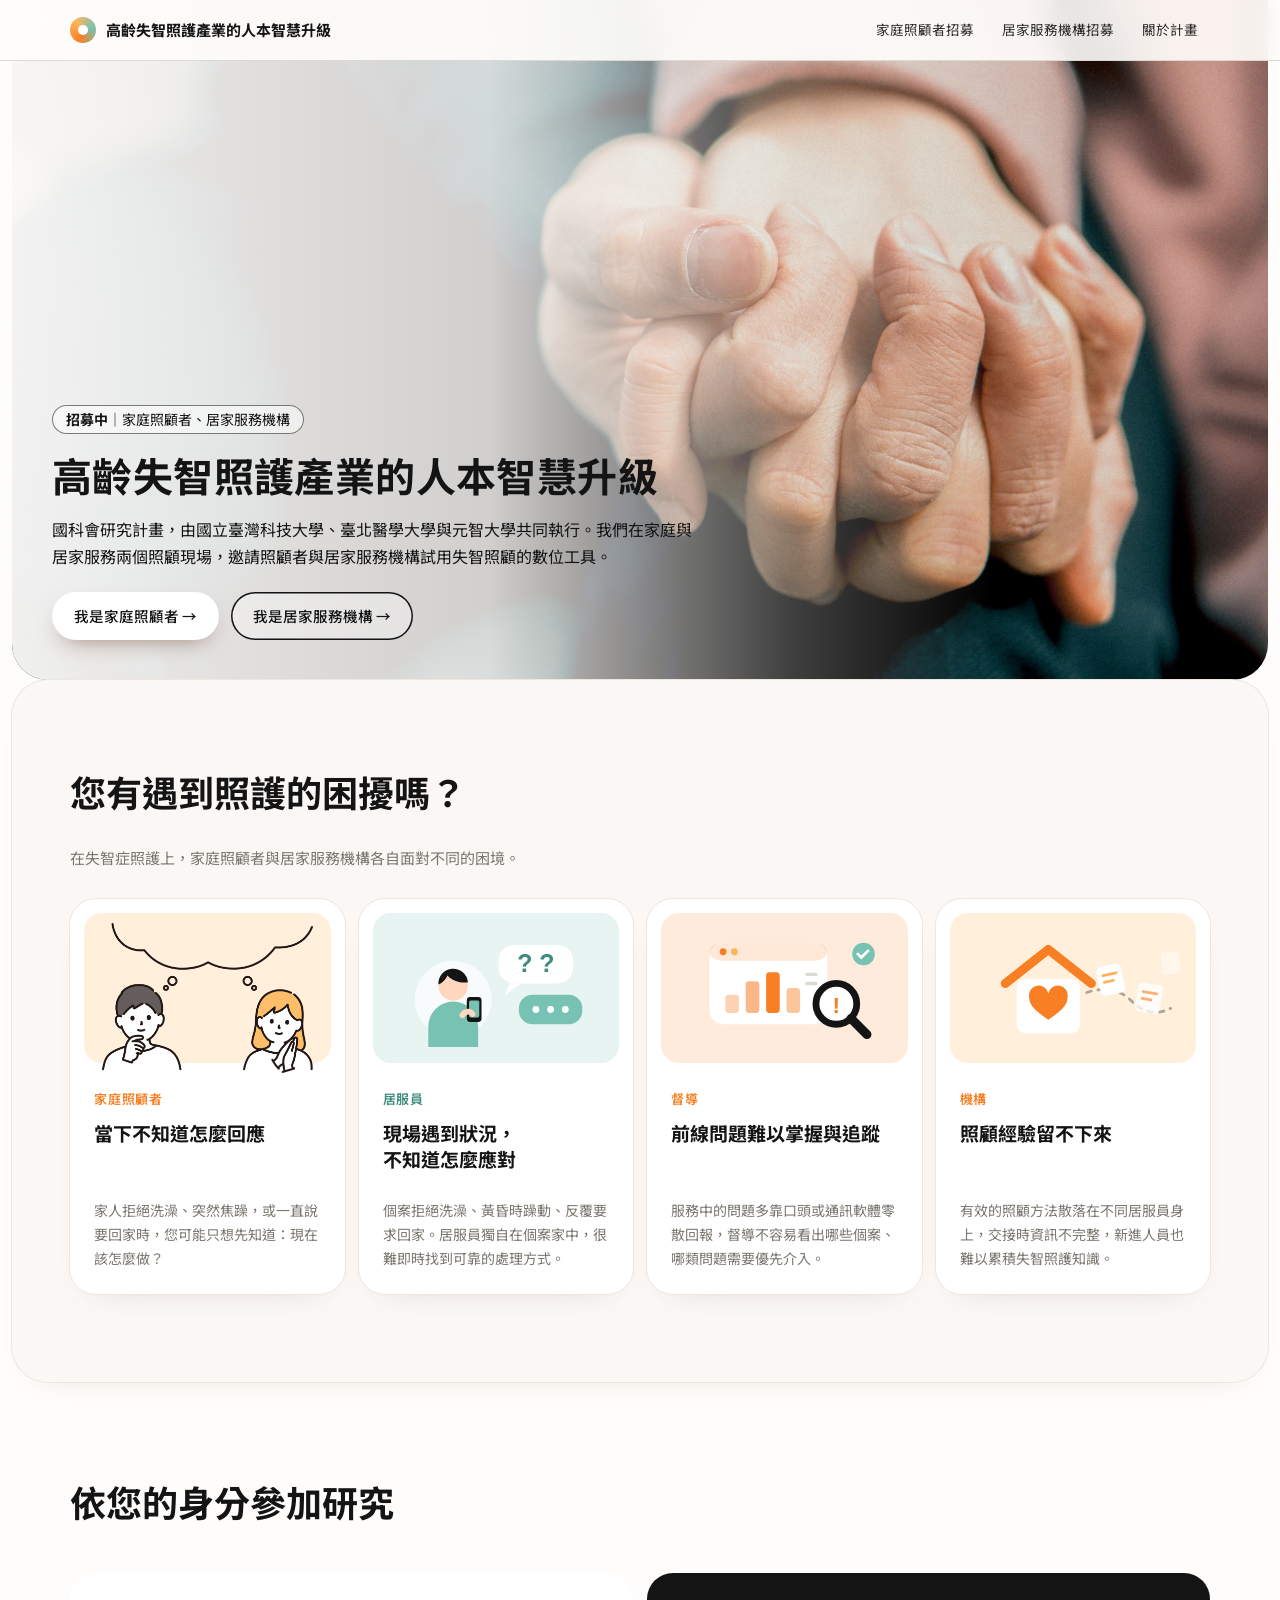
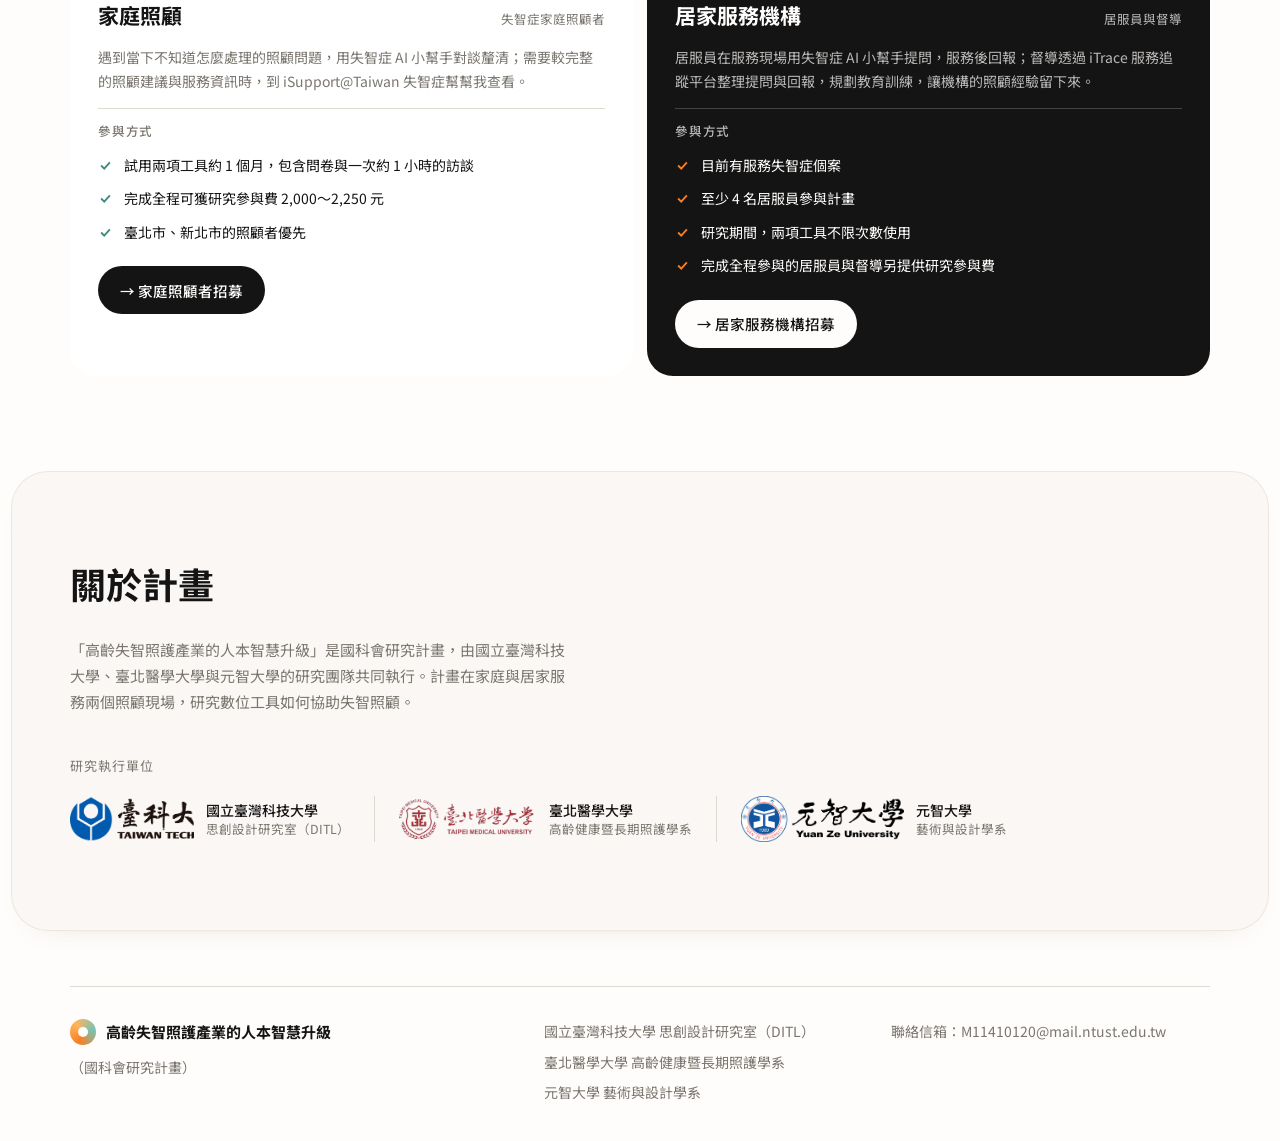
==== commit e6e44b9d: "Use hands photo for the homepage hero with a light veil for black text Co-Authored-By: Claude Opus 5" ====
--- a/index.html
+++ b/index.html
@@ -22,9 +22,9 @@
 </nav>
 
 <header id="top" class="hero">
-  <div class="hero-box">
+  <div class="hero-box hero-veil">
     <div class="hero-bg"></div>
-    <img class="hero-img" src="images/banner-image.jpg" alt="年輕人的雙手握著長者的雙手，背景是柔和的淺綠與白色">
+    <img class="hero-img hands" src="images/hero-hands.jpg" alt="兩隻手十指交握的特寫，一人穿深綠色衣服，另一人穿淺粉色衣服">
     <div class="hero-foot">
       <div class="hero-copy">
         <p class="status"><strong>招募中</strong>｜家庭照顧者、居家服務機構</p>
@@ -75,7 +75,7 @@
           <div><span class="who">居服員</span><h3>現場遇到狀況，不知道怎麼應對</h3></div>
           <p>個案拒絕洗澡、黃昏時躁動、反覆要求回家。居服員獨自在個案家中，很難即時找到可靠的處理方式。</p>
         </div>
-        <div class="reveal"><span class="rtag">失智症 AI 小幫手</span><strong>24 小時 AI 諮詢管道</strong><span>使用 Line 就能擁有專屬、不受時間地點限制的基礎指引</span><span class="go">前往了解 <svg viewBox="0 0 24 24" fill="none" stroke="currentColor" stroke-width="2.4" aria-hidden="true"><path d="M5 12h14M13 6l6 6-6 6"/></svg></span></div>
+        <div class="reveal"><span class="rtag">失智症 AI 小幫手</span><strong>24 小時 AI 諮詢管道</strong><span>使用 LINE 就能擁有專屬、不受時間地點限制的基礎指引</span><span class="go">前往了解 <svg viewBox="0 0 24 24" fill="none" stroke="currentColor" stroke-width="2.4" aria-hidden="true"><path d="M5 12h14M13 6l6 6-6 6"/></svg></span></div>
       </a>
       <a class="pcard pc2" href="https://itracerecruit.vercel.app/" target="_blank" rel="noopener">
         <div class="illu"><svg viewBox="0 0 200 104" aria-hidden="true">
--- a/style.css
+++ b/style.css
@@ -450,3 +450,11 @@
 .pc4 .illu{background:color-mix(in srgb,var(--yellow) 22%,var(--surface))} .pc4 .who{color:var(--primary)}
 @media (max-width:1100px){.pain4{grid-template-columns:repeat(2,minmax(0,1fr))}}
 @media (max-width:600px){.pain4{grid-template-columns:1fr}}
+
+/* ── 照顧者頁「邀請您參加研究」標題右側放「馬上報名」按鈕（研究者 2026-11-05）── */
+#join .row{align-items:center}
+
+/* ── 首頁首圖改成十指交握照片（研究者 2026-11-05）：照片左側偏暗，加左淡右透的淺色罩，維持黑字可讀 ── */
+.hero-img.hands{transform:none;object-position:center 45%}
+.hero-veil .hero-bg{background:linear-gradient(90deg,rgba(255,253,251,.94) 0%,rgba(255,253,251,.82) 38%,rgba(255,253,251,.25) 62%,rgba(255,253,251,0) 78%)}
+@media (max-width:700px){.hero-veil .hero-bg{background:linear-gradient(180deg,rgba(255,253,251,0) 0%,rgba(255,253,251,.85) 35%,rgba(255,253,251,.94) 100%)}}
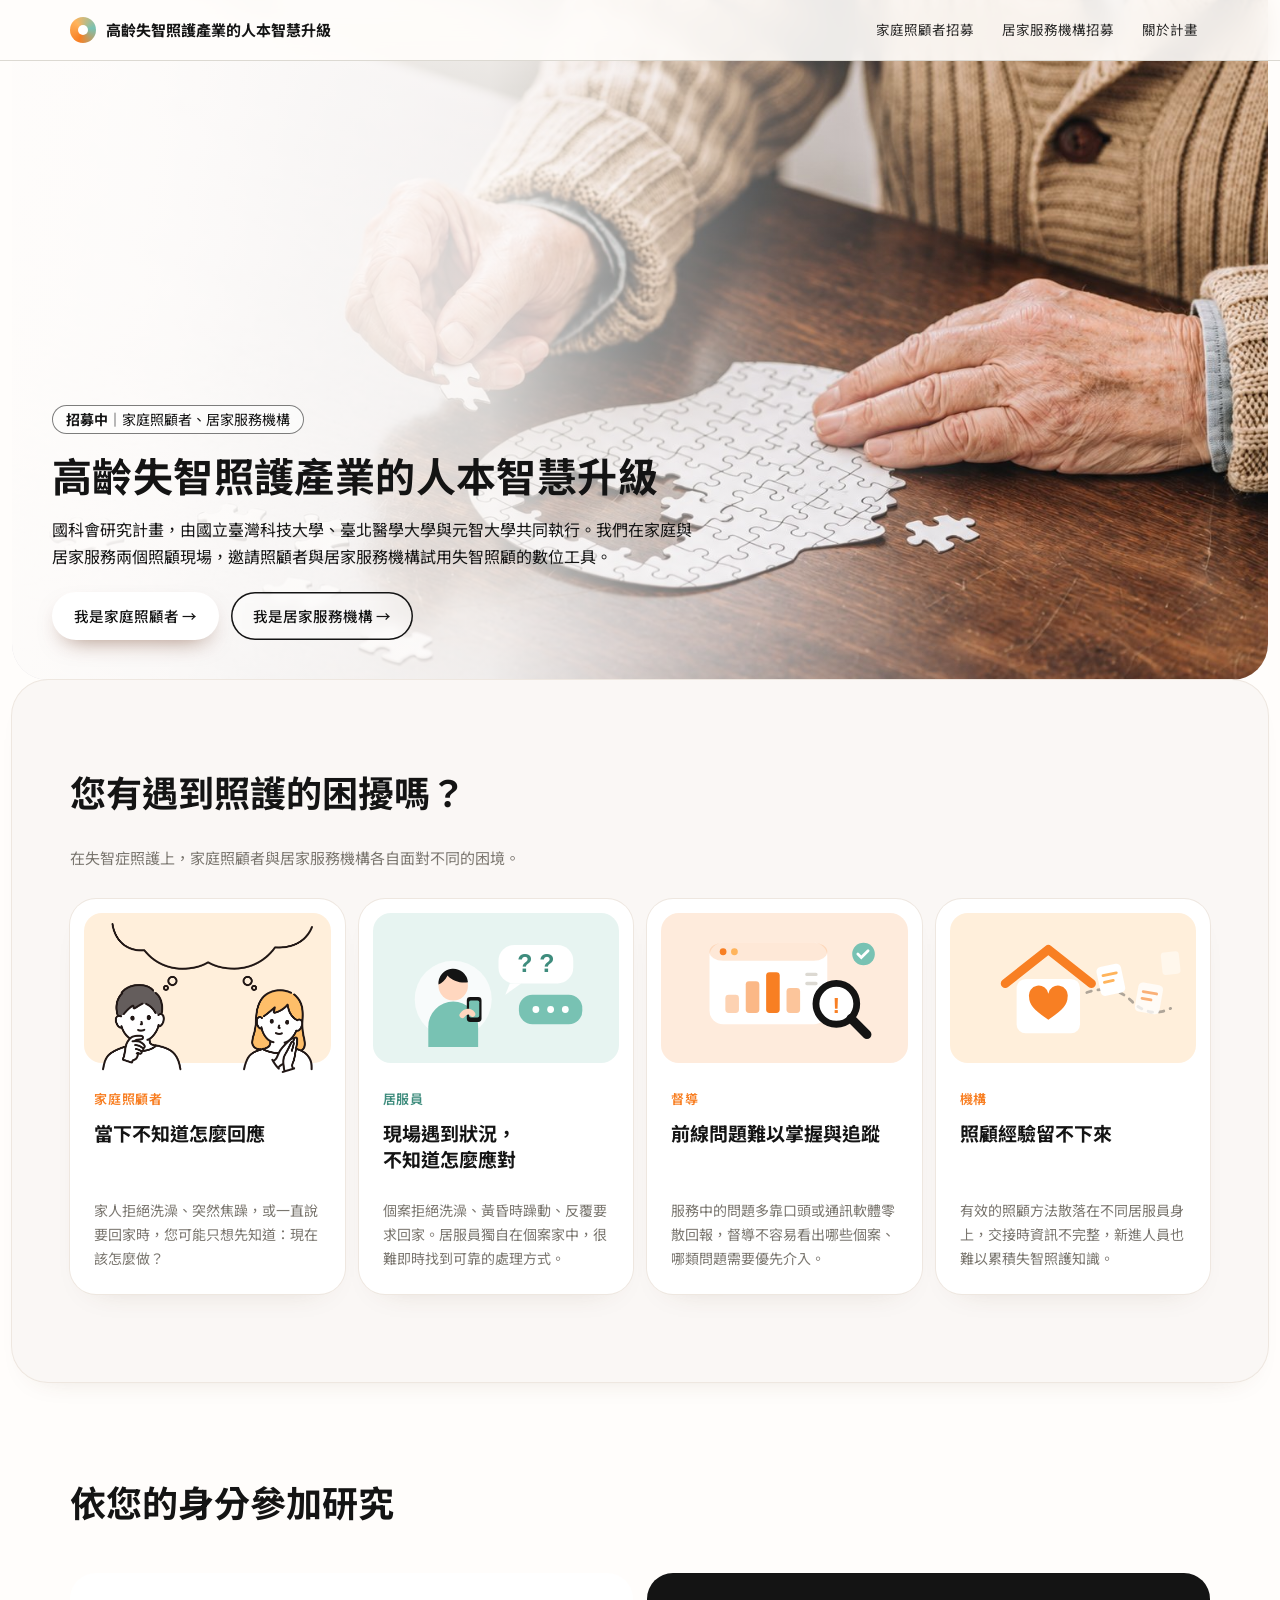
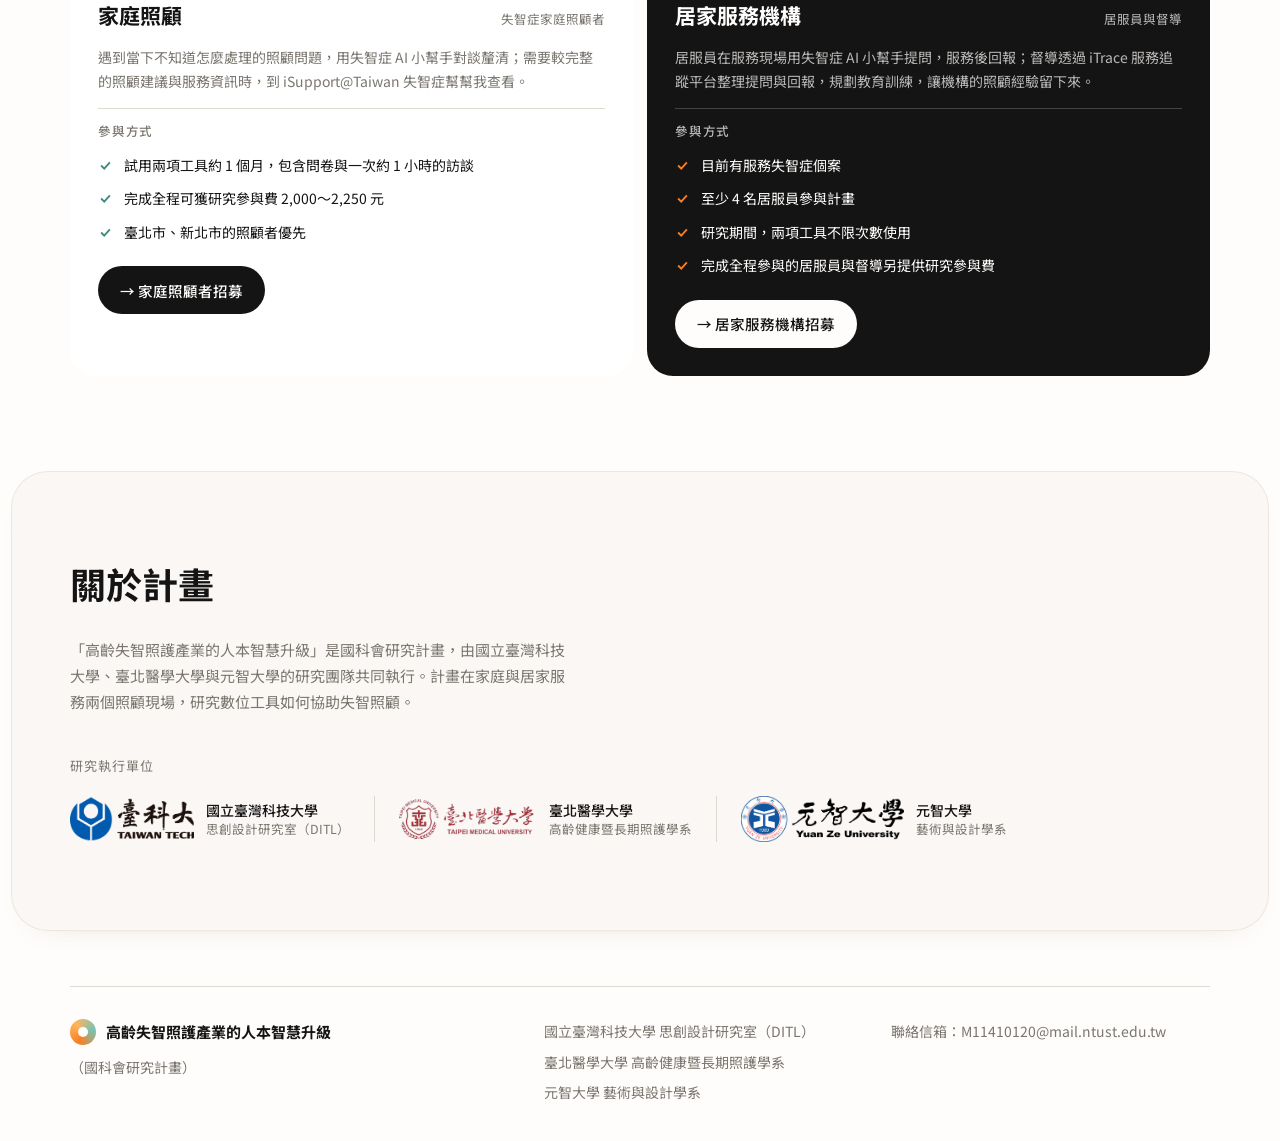
==== commit 6069ae1f: "Use puzzle photo for the homepage hero Co-Authored-By: Claude Opus 5.5 <noreply@anthropic.com>" ====
--- a/index.html
+++ b/index.html
@@ -24,7 +24,7 @@
 <header id="top" class="hero">
   <div class="hero-box hero-veil">
     <div class="hero-bg"></div>
-    <img class="hero-img hands" src="images/hero-hands.jpg" alt="兩隻手十指交握的特寫，一人穿深綠色衣服，另一人穿淺粉色衣服">
+    <img class="hero-img photo" src="images/hero-puzzle.jpg" alt="穿米色毛衣的長者坐在木桌前，雙手拼著一幅人頭形狀的白色拼圖，中間還缺幾片">
     <div class="hero-foot">
       <div class="hero-copy">
         <p class="status"><strong>招募中</strong>｜家庭照顧者、居家服務機構</p>
--- a/style.css
+++ b/style.css
@@ -454,7 +454,7 @@
 /* ── 照顧者頁「邀請您參加研究」標題右側放「馬上報名」按鈕（研究者 2026-11-05）── */
 #join .row{align-items:center}
 
-/* ── 首頁首圖改成十指交握照片（研究者 2026-11-05）：照片左側偏暗，加左淡右透的淺色罩，維持黑字可讀 ── */
-.hero-img.hands{transform:none;object-position:center 45%}
+/* ── 首頁首圖用長者拼圖照片（研究者 2026-11-05）：照片左側是深色木桌，加左淡右透的淺色罩，維持黑字可讀 ── */
+.hero-img.photo{transform:none;object-position:center 55%}
 .hero-veil .hero-bg{background:linear-gradient(90deg,rgba(255,253,251,.94) 0%,rgba(255,253,251,.82) 38%,rgba(255,253,251,.25) 62%,rgba(255,253,251,0) 78%)}
 @media (max-width:700px){.hero-veil .hero-bg{background:linear-gradient(180deg,rgba(255,253,251,0) 0%,rgba(255,253,251,.85) 35%,rgba(255,253,251,.94) 100%)}}
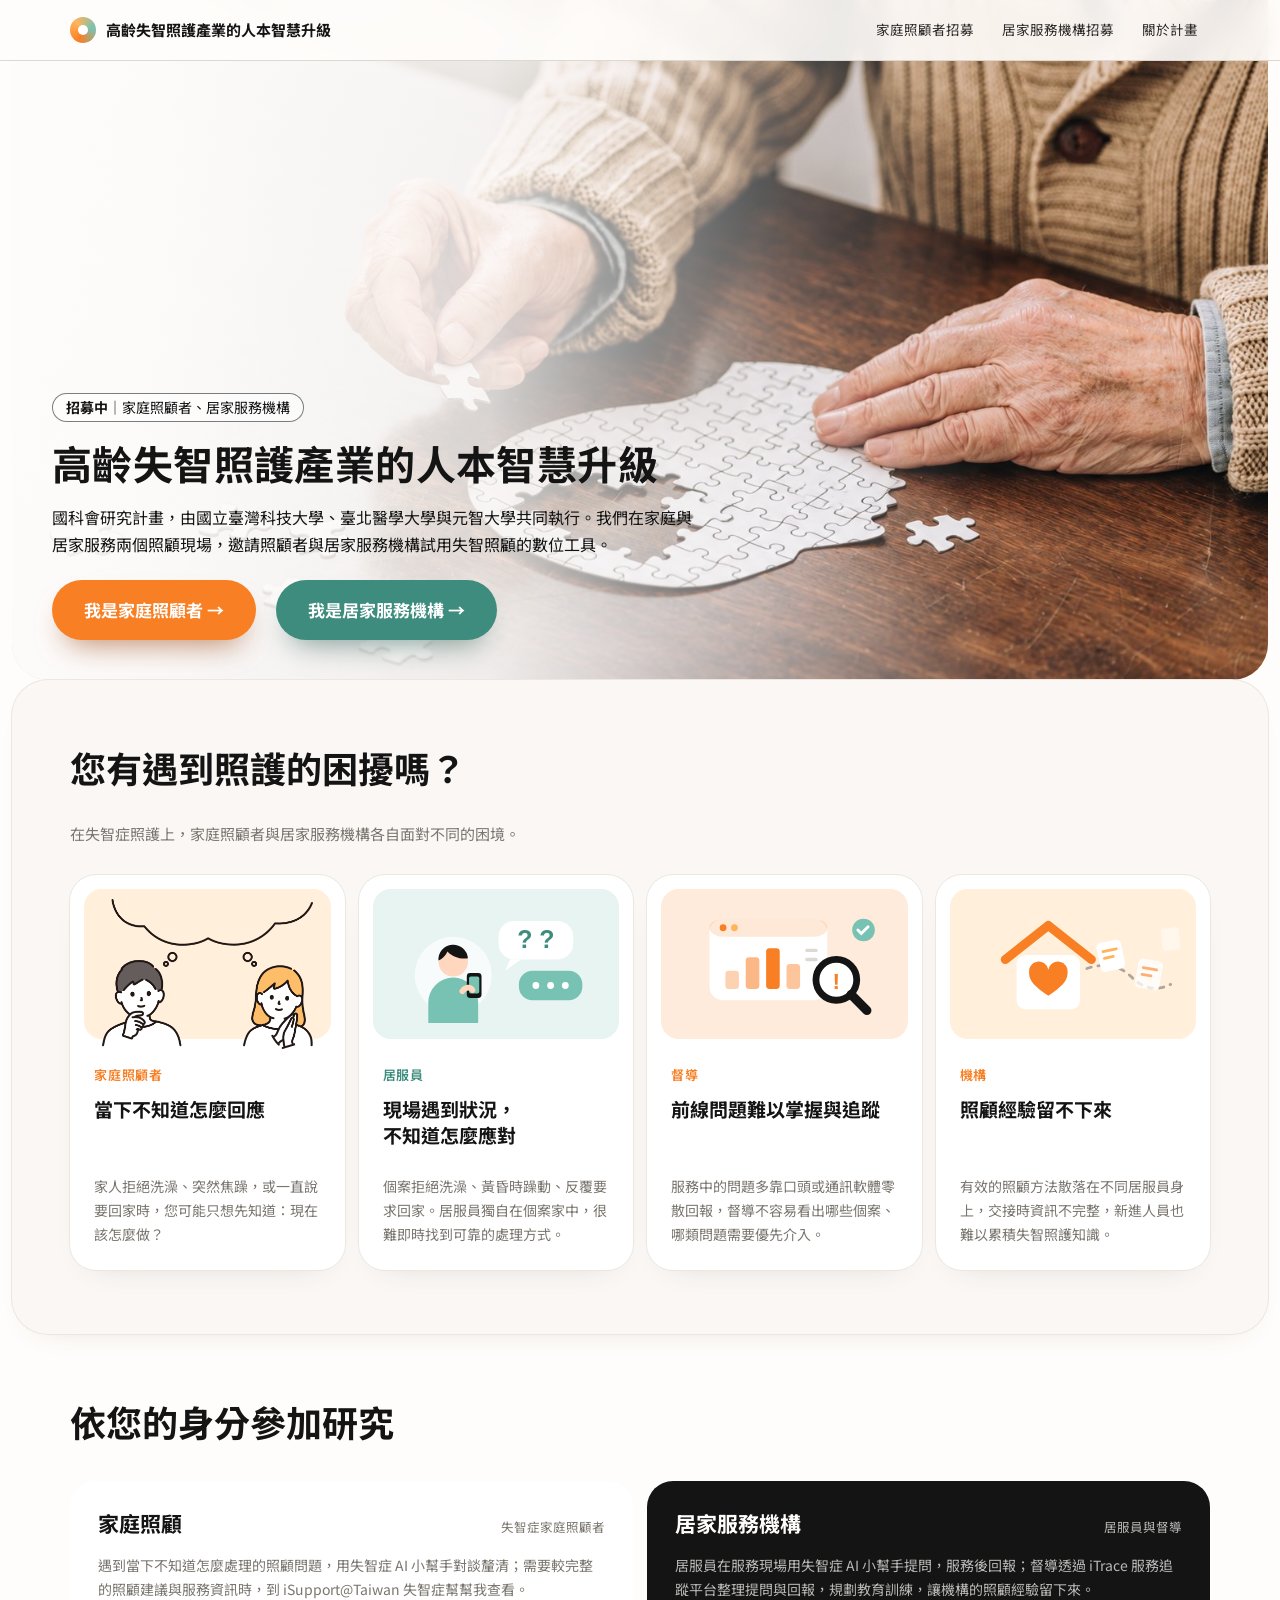
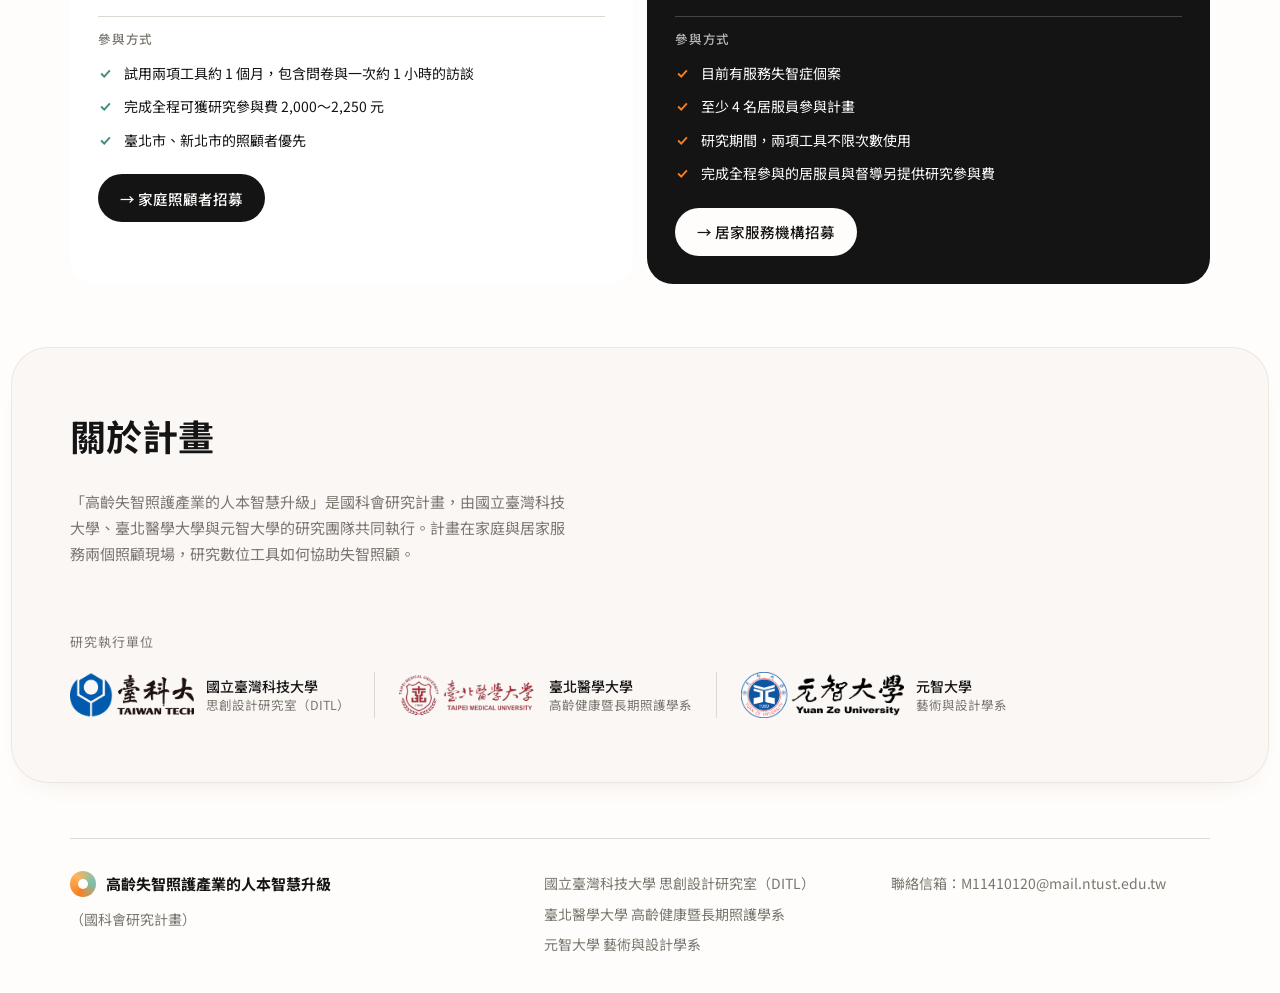
==== commit 9dc162e5: "Serve the iTrace recruitment page at /itrace in the same tab Co-Authored-By: Claude Opus 5.5 <norepl" ====
--- a/index.html
+++ b/index.html
@@ -15,7 +15,7 @@
     <a class="brand" href="index.html"><span class="mark" aria-hidden="true"></span><span>高齡失智照護產業的人本智慧升級</span></a>
     <div class="links">
       <a href="caregiver.html">家庭照顧者招募</a>
-      <a href="https://itracerecruit.vercel.app/" target="_blank" rel="noopener">居家服務機構招募</a>
+      <a href="/itrace">居家服務機構招募</a>
       <a href="#about">關於計畫</a>
     </div>
   </div>
@@ -34,7 +34,7 @@
         </div>
         <div class="hero-cta">
           <a class="pbtn pill-light noicon" href="caregiver.html">我是家庭照顧者 →</a>
-          <a class="pbtn pill-ghost" href="https://itracerecruit.vercel.app/" target="_blank" rel="noopener">我是居家服務機構 →</a>
+          <a class="pbtn pill-ghost" href="/itrace">我是居家服務機構 →</a>
         </div>
       </div>
     </div>
@@ -56,7 +56,7 @@
         </div>
         <div class="reveal"><span class="rtag">失智症 AI 小幫手＋失智症幫幫我</span><strong>對談釐清，再查完整建議</strong><span>試用兩項工具約 1 個月，完成全程可獲研究參與費 2,000～2,250 元</span><span class="go">家庭照顧者招募 <svg viewBox="0 0 24 24" fill="none" stroke="currentColor" stroke-width="2.4" aria-hidden="true"><path d="M5 12h14M13 6l6 6-6 6"/></svg></span></div>
       </a>
-      <a class="pcard pc1" href="https://itracerecruit.vercel.app/" target="_blank" rel="noopener">
+      <a class="pcard pc1" href="/itrace">
         <div class="illu"><svg viewBox="0 0 200 104" aria-hidden="true">
           <circle cx="62" cy="62" r="34" style="fill:var(--surface);opacity:.7"/>
           <path d="M40 104v-18a22 22 0 0 1 44 0v18z" style="fill:var(--teal)"/>
@@ -77,7 +77,7 @@
         </div>
         <div class="reveal"><span class="rtag">失智症 AI 小幫手</span><strong>24 小時 AI 諮詢管道</strong><span>使用 LINE 就能擁有專屬、不受時間地點限制的基礎指引</span><span class="go">前往了解 <svg viewBox="0 0 24 24" fill="none" stroke="currentColor" stroke-width="2.4" aria-hidden="true"><path d="M5 12h14M13 6l6 6-6 6"/></svg></span></div>
       </a>
-      <a class="pcard pc2" href="https://itracerecruit.vercel.app/" target="_blank" rel="noopener">
+      <a class="pcard pc2" href="/itrace">
         <div class="illu"><svg viewBox="0 0 200 104" aria-hidden="true">
           <rect x="34" y="12" width="104" height="72" rx="12" style="fill:var(--surface)"/>
           <rect x="34" y="12" width="104" height="16" rx="12" style="fill:var(--primary);opacity:.18"/>
@@ -98,7 +98,7 @@
         </div>
         <div class="reveal"><span class="rtag">iTrace 服務追蹤平台</span><strong>服務培訓一手教</strong><span>AI 幫你發現每位服務員的問題，並根據提問和服務回報提出培訓建議</span><span class="go">前往了解 <svg viewBox="0 0 24 24" fill="none" stroke="currentColor" stroke-width="2.4" aria-hidden="true"><path d="M5 12h14M13 6l6 6-6 6"/></svg></span></div>
       </a>
-      <a class="pcard pc4" href="https://itracerecruit.vercel.app/" target="_blank" rel="noopener">
+      <a class="pcard pc4" href="/itrace">
         <div class="illu"><svg viewBox="0 0 200 104" aria-hidden="true">
           <path d="M40 48 78 18l38 30" stroke-width="8" stroke-linejoin="round" stroke-linecap="round" fill="none" style="stroke:var(--primary)"/>
           <rect x="50" y="44" width="56" height="48" rx="8" style="fill:var(--surface)"/>
@@ -145,7 +145,7 @@
           <li><svg viewBox="0 0 24 24" fill="none" stroke="currentColor" stroke-width="3" aria-hidden="true"><path d="m5 12 5 5 9-10"/></svg><span>研究期間，兩項工具不限次數使用</span></li>
           <li><svg viewBox="0 0 24 24" fill="none" stroke="currentColor" stroke-width="3" aria-hidden="true"><path d="m5 12 5 5 9-10"/></svg><span>完成全程參與的居服員與督導另提供研究參與費</span></li>
         </ul>
-        <a class="pbtn pill-dark noicon" href="https://itracerecruit.vercel.app/" target="_blank" rel="noopener">→ 居家服務機構招募</a>
+        <a class="pbtn pill-dark noicon" href="/itrace">→ 居家服務機構招募</a>
       </article>
     </div>
   </div>
--- a/style.css
+++ b/style.css
@@ -451,10 +451,52 @@
 @media (max-width:1100px){.pain4{grid-template-columns:repeat(2,minmax(0,1fr))}}
 @media (max-width:600px){.pain4{grid-template-columns:1fr}}
 
-/* ── 照顧者頁「邀請您參加研究」標題右側放「馬上報名」按鈕（研究者 2026-11-05）── */
-#join .row{align-items:center}
+/* ── 照顧者頁「邀請您參加研究」：文字在左、「馬上報名」按鈕在右並垂直置中（研究者 2026-11-05）── */
+.cta-split{grid-template-columns:minmax(0,1fr) auto;align-items:center;gap:24px 56px}
+.cta-split .cta-copy{display:grid;gap:12px;max-width:70ch}
+.cta-split .cta-copy p{margin-top:0}
+@media (max-width:700px){.cta-split{grid-template-columns:1fr}.cta-split > .pbtn{justify-self:start}}
+
+/* ── 研究說明三張目標卡：用 subgrid 讓編號、標題、說明三列在各卡同高對齊（研究者 2026-11-05）── */
+.goals{row-gap:12px}
+.goals .goal{grid-row:span 3;grid-template-rows:subgrid;row-gap:10px;align-content:start;min-height:0}
+.goals .goal > div{display:contents}
+.goals .goal br{display:none}
 
 /* ── 首頁首圖用長者拼圖照片（研究者 2026-11-05）：照片左側是深色木桌，加左淡右透的淺色罩，維持黑字可讀 ── */
 .hero-img.photo{transform:none;object-position:center 55%}
 .hero-veil .hero-bg{background:linear-gradient(90deg,rgba(255,253,251,.94) 0%,rgba(255,253,251,.82) 38%,rgba(255,253,251,.25) 62%,rgba(255,253,251,0) 78%)}
 @media (max-width:700px){.hero-veil .hero-bg{background:linear-gradient(180deg,rgba(255,253,251,0) 0%,rgba(255,253,251,.85) 35%,rgba(255,253,251,.94) 100%)}}
+
+/* ── 照顧者頁首圖用十指交握照片（研究者 2026-11-05），沿用首頁的淺色罩 ── */
+.hero-img.hands{object-position:center 45%}
+
+/* ── 「誰可以參加」併入深色邀請區（研究者 2026-11-05）── */
+.who-in{display:grid;gap:12px;margin-block:8px 4px;scroll-margin-top:84px}
+.who-in h3{font-size:17px;font-weight:700;color:var(--page)}
+.who-in .org-cond li{color:var(--ink)}
+
+/* ── 邀請區改淺橘底，黑字（研究者 2026-11-05 從 v8 三選一選 8-1）── */
+#join .cta-in{background:var(--primary-soft);color:var(--ink)}
+#join .cta-in p{color:#4A4640}
+#join .who-in h3{color:var(--ink)}
+
+/* ── 區塊間距縮小（研究者 2026-11-05）：section 96→64、色帶 88→64、深淺色 cta 外距與內距一起收 ── */
+section{padding-block:64px}
+.band{padding-block:64px}
+.cta{padding-block:16px}
+.cta-in{padding-block:48px}
+.intro{margin-bottom:36px}
+.band .intro{margin-bottom:28px}
+@media (max-width:700px){section{padding-block:48px}.band{padding-block:48px}.cta-in{padding-block:36px}}
+
+/* ── 三校 logo 列往下移（研究者 2026-11-05）：與上方內容距離 40→64px ── */
+.team{margin-top:64px}
+
+/* ── 首屏按鈕（研究者 2026-11-05 選 9-3，主按鈕字改白）：主按鈕放大的橘色實心白字，次按鈕改成加底線的文字連結 ── */
+.hero-cta{align-items:center;gap:20px}
+.hero-cta .pill-light{background:var(--primary);color:#fff;font-size:17px;font-weight:700;min-height:60px;padding:8px 32px;box-shadow:0 16px 30px -14px rgba(150,60,0,.65)}
+.hero-cta .pill-ghost{background:transparent;box-shadow:none;backdrop-filter:none;min-height:0;padding:6px 4px;color:var(--ink);font-size:16px;font-weight:700;text-decoration:underline;text-decoration-thickness:2px;text-underline-offset:6px}
+
+/* ── 首頁兩個身分按鈕同等份量（研究者 2026-11-05）：居家服務機構改深綠實心白字，大小與橘色按鈕一致；照顧者頁不受影響 ── */
+.home .hero-cta .pill-ghost{background:var(--green-ink);color:#fff;font-size:17px;font-weight:700;min-height:60px;padding:8px 32px;text-decoration:none;box-shadow:0 16px 30px -14px rgba(30,80,70,.6)}
